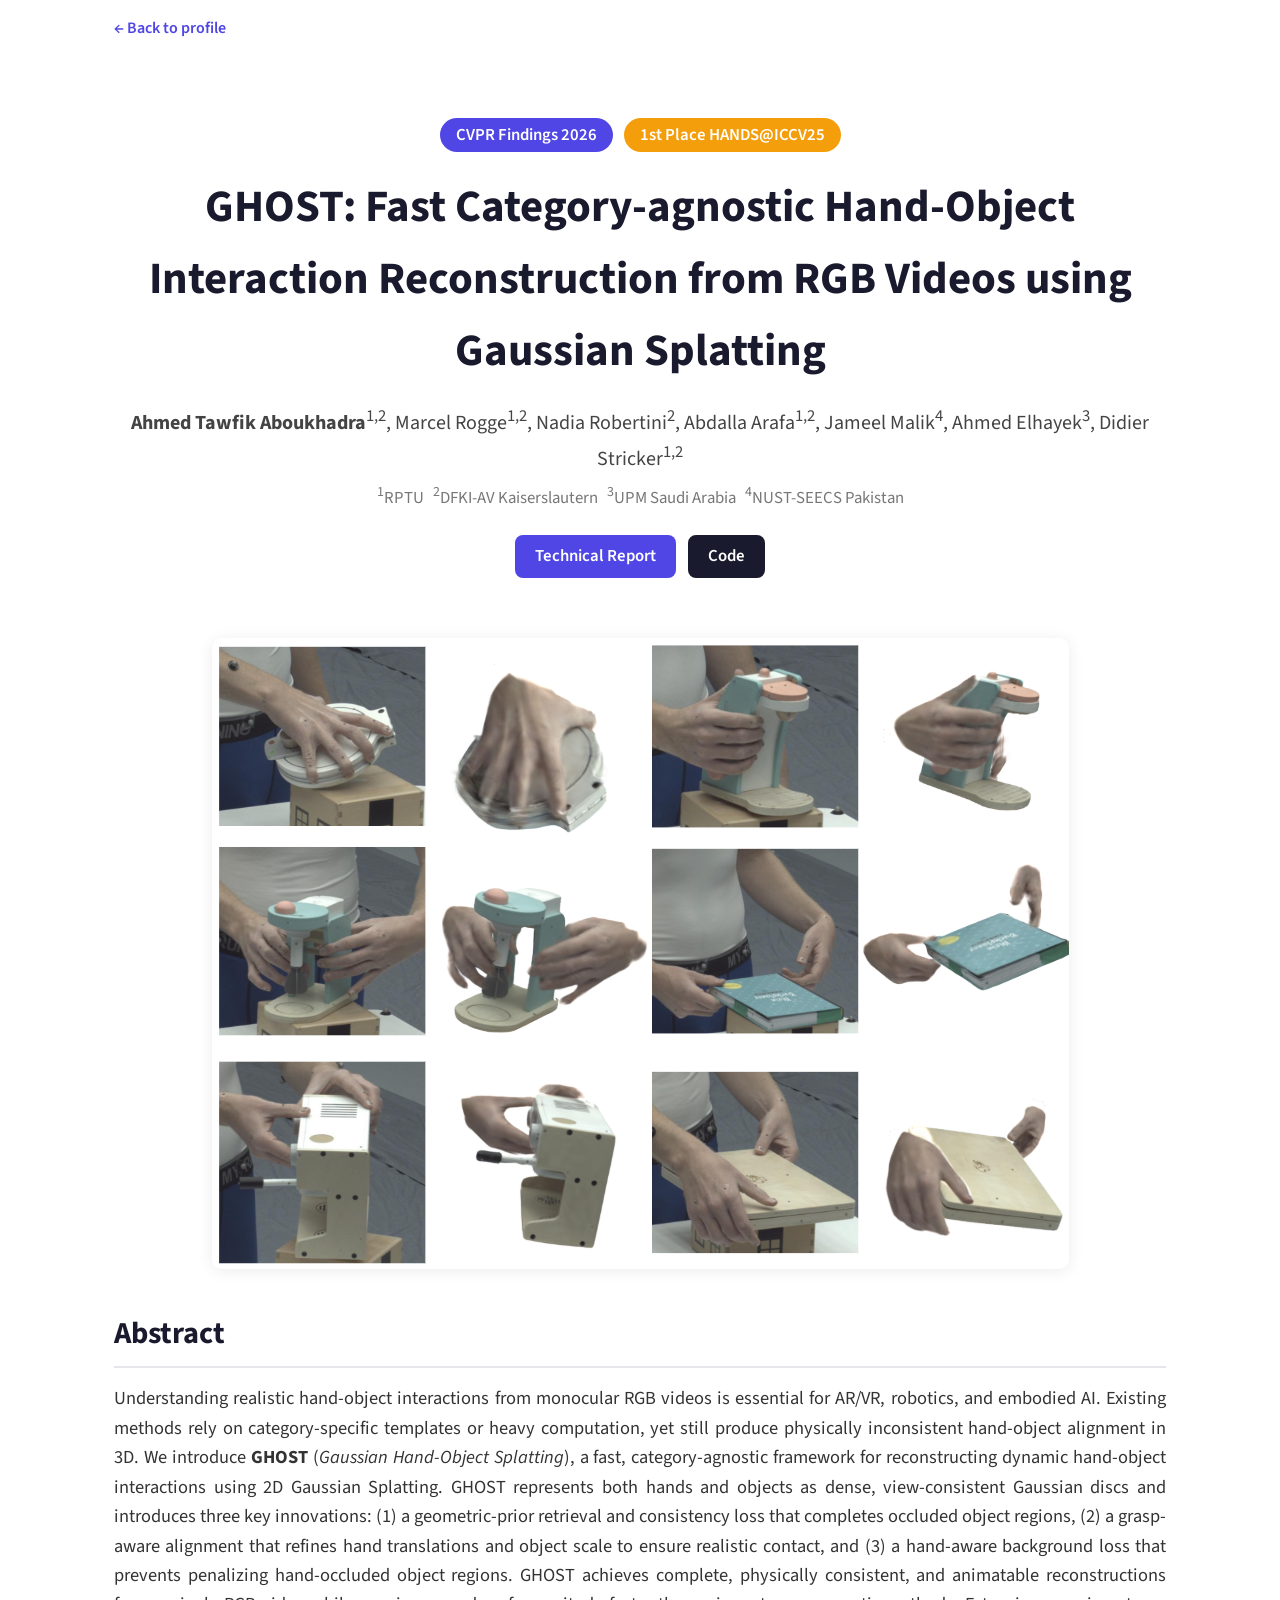
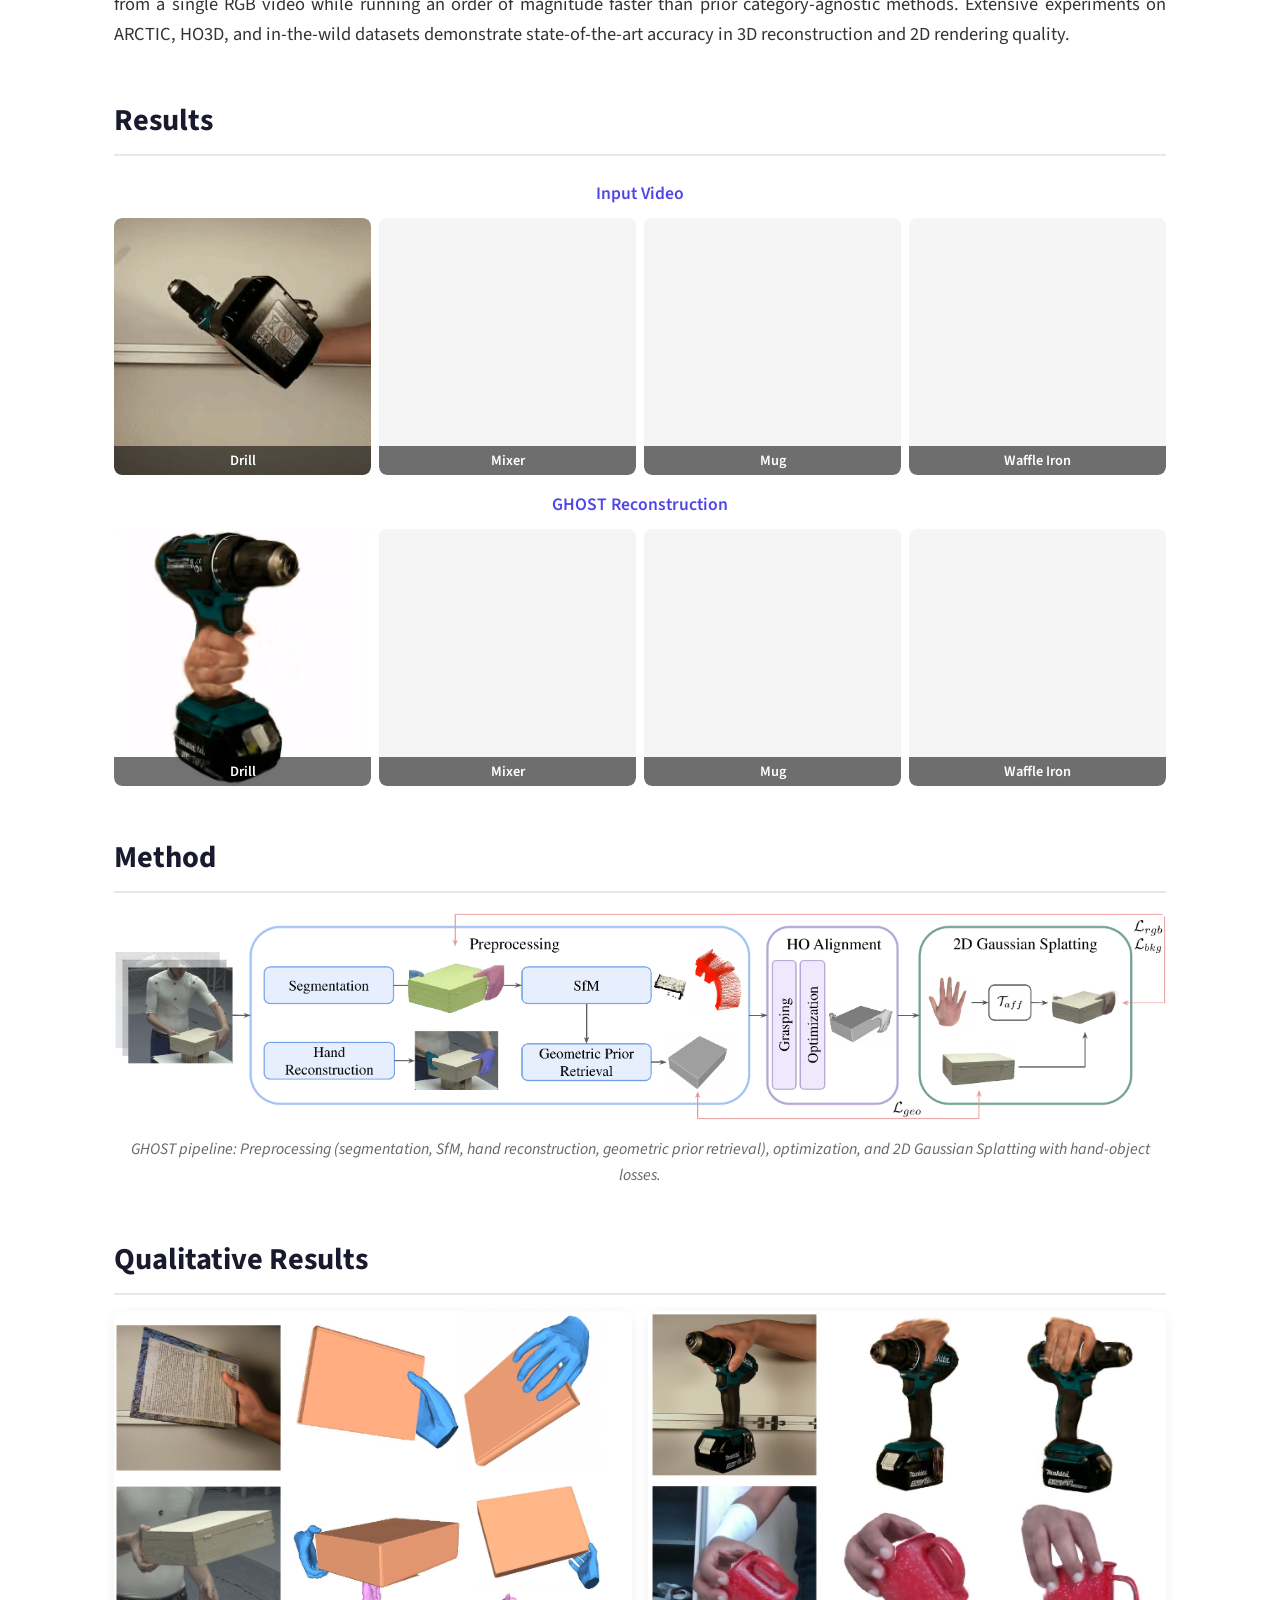
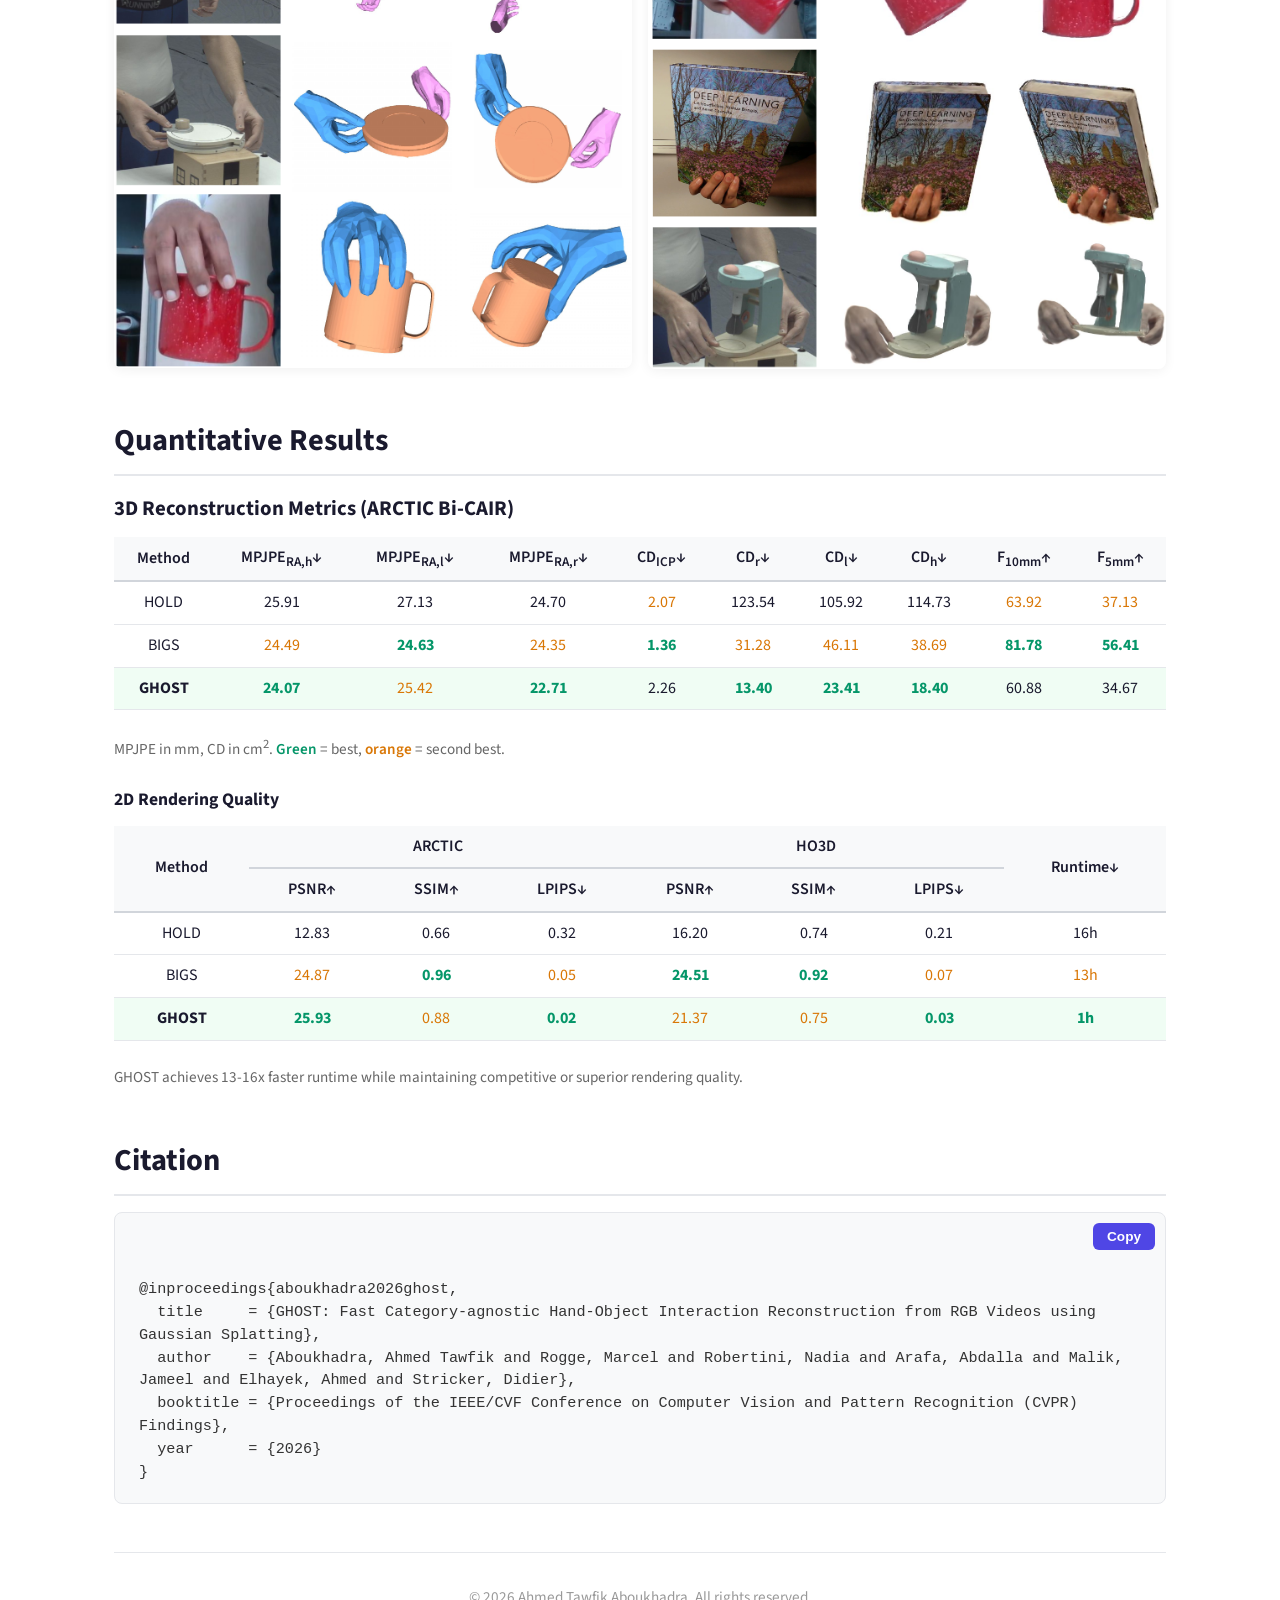
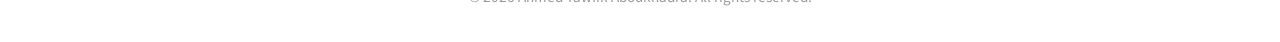
==== ghost/index.html @ 3c59ed27 "adding ghosT" ====
<!DOCTYPE html>
<html lang="en">
<head>
    <meta charset="UTF-8">
    <meta name="viewport" content="width=device-width, initial-scale=1">
    <title>GHOST - Gaussian Hand-Object Splatting</title>
    <meta name="description" content="GHOST: Fast Category-agnostic Hand-Object Interaction Reconstruction from RGB Videos using Gaussian Splatting">
    <link rel="preconnect" href="https://fonts.googleapis.com">
    <link rel="preconnect" href="https://fonts.gstatic.com" crossorigin>
    <link href="https://fonts.googleapis.com/css2?family=Source+Sans+3:wght@400;500;600;700&display=swap" rel="stylesheet">
    <link rel="stylesheet" href="https://cdn.jsdelivr.net/npm/katex@0.16.9/dist/katex.min.css">
    <style>
        * { margin: 0; padding: 0; box-sizing: border-box; }

        body {
            font-family: 'Source Sans 3', sans-serif;
            background: #ffffff;
            color: #1a1a2e;
            line-height: 1.6;
        }

        .container {
            max-width: 1100px;
            margin: 0 auto;
            padding: 0 24px;
        }

        /* Header */
        .page-header {
            text-align: center;
            padding: 60px 0 20px;
        }

        .page-header h1 {
            font-size: 2.8rem;
            font-weight: 700;
            margin-bottom: 16px;
            color: #1a1a2e;
        }

        .venue-badge {
            display: inline-block;
            background: #4f46e5;
            color: #fff;
            padding: 4px 16px;
            border-radius: 20px;
            font-size: 1.05rem;
            font-weight: 600;
            margin-bottom: 8px;
        }

        .award-badge {
            display: inline-block;
            background: #f59e0b;
            color: #fff;
            padding: 4px 16px;
            border-radius: 20px;
            font-size: 1.05rem;
            font-weight: 600;
            margin-bottom: 20px;
            margin-left: 8px;
        }

        .authors {
            font-size: 1.25rem;
            color: #444;
            margin-bottom: 6px;
        }

        .affiliations {
            font-size: 1.05rem;
            color: #777;
            margin-bottom: 24px;
        }

        .paper-links {
            display: flex;
            gap: 12px;
            justify-content: center;
            flex-wrap: wrap;
            margin-bottom: 40px;
        }

        .paper-links a {
            display: inline-flex;
            align-items: center;
            gap: 6px;
            padding: 8px 20px;
            border-radius: 8px;
            font-size: 1.05rem;
            font-weight: 600;
            text-decoration: none;
            transition: transform 0.15s, box-shadow 0.15s;
        }

        .paper-links a:hover {
            transform: translateY(-2px);
            box-shadow: 0 4px 12px rgba(0,0,0,0.15);
        }

        .btn-primary {
            background: #4f46e5;
            color: #fff;
        }

        .btn-outline {
            background: #fff;
            color: #4f46e5;
            border: 2px solid #4f46e5;
        }

        .btn-dark {
            background: #1a1a2e;
            color: #fff;
        }

        /* Sections */
        section {
            margin-bottom: 48px;
        }

        section h2 {
            font-size: 1.9rem;
            font-weight: 700;
            margin-bottom: 16px;
            padding-bottom: 8px;
            border-bottom: 2px solid #e5e7eb;
            color: #1a1a2e;
        }

        /* Abstract */
        .abstract {
            font-size: 1.15rem;
            color: #333;
            text-align: justify;
        }

        /* GIF Grid */
        .gif-grid {
            display: grid;
            grid-template-columns: repeat(4, 1fr);
            gap: 8px;
            margin-top: 12px;
        }

        .gif-grid .row-label {
            grid-column: 1 / -1;
            font-size: 1.1rem;
            font-weight: 600;
            color: #4f46e5;
            padding: 8px 0 2px;
            text-align: center;
        }

        .gif-cell {
            position: relative;
            overflow: hidden;
            border-radius: 8px;
            background: #f5f5f5;
        }

        .gif-cell img {
            width: 100%;
            height: auto;
            display: block;
            border-radius: 8px;
        }

        .gif-cell .label {
            position: absolute;
            bottom: 0;
            left: 0;
            right: 0;
            background: rgba(0,0,0,0.55);
            color: #fff;
            font-size: 0.9rem;
            font-weight: 600;
            text-align: center;
            padding: 3px 0;
            border-radius: 0 0 8px 8px;
        }

        /* Qualitative grid */
        .quali-grid {
            display: grid;
            grid-template-columns: repeat(2, 1fr);
            gap: 16px;
            margin-top: 12px;
        }

        .quali-grid img {
            width: 100%;
            height: auto;
            border-radius: 8px;
            box-shadow: 0 2px 12px rgba(0,0,0,0.06);
        }

        /* Pipeline figure */
        .figure-container {
            text-align: center;
            margin: 20px 0;
        }

        .figure-container img {
            max-width: 100%;
            border-radius: 8px;
        }

        .figure-container .caption {
            font-size: 1rem;
            color: #666;
            margin-top: 8px;
            font-style: italic;
        }

        /* Tables */
        .table-wrapper {
            overflow-x: auto;
            margin: 12px 0 24px;
        }

        table {
            width: 100%;
            border-collapse: collapse;
            font-size: 1rem;
        }

        th, td {
            padding: 8px 12px;
            text-align: center;
            border-bottom: 1px solid #e5e7eb;
        }

        th {
            background: #f8f9fa;
            font-weight: 600;
            color: #1a1a2e;
            border-bottom: 2px solid #d1d5db;
        }

        td.best {
            font-weight: 700;
            color: #059669;
        }

        td.second {
            color: #d97706;
        }

        tr:hover {
            background: #f9fafb;
        }

        /* Teaser */
        .teaser-container {
            text-align: center;
            margin: 0 0 32px;
        }

        .teaser-container img {
            max-width: 100%;
            border-radius: 10px;
            box-shadow: 0 2px 16px rgba(0,0,0,0.08);
        }

        /* Back link */
        .back-link {
            display: inline-flex;
            align-items: center;
            gap: 4px;
            color: #4f46e5;
            text-decoration: none;
            font-weight: 600;
            padding: 16px 0;
        }

        .back-link:hover {
            text-decoration: underline;
        }

        /* Citation */
        .citation-block {
            position: relative;
            background: #f8f9fa;
            border: 1px solid #e5e7eb;
            border-radius: 8px;
            padding: 20px 24px;
            font-family: 'Courier New', Courier, monospace;
            font-size: 0.95rem;
            line-height: 1.5;
            white-space: pre-wrap;
            word-break: break-word;
            color: #333;
            margin-top: 12px;
        }

        .copy-btn {
            position: absolute;
            top: 10px;
            right: 10px;
            background: #4f46e5;
            color: #fff;
            border: none;
            border-radius: 6px;
            padding: 6px 14px;
            font-size: 0.85rem;
            font-weight: 600;
            cursor: pointer;
            transition: background 0.15s;
        }

        .copy-btn:hover {
            background: #4338ca;
        }

        .copy-btn.copied {
            background: #059669;
        }

        /* Footer */
        .page-footer {
            text-align: center;
            padding: 32px 0;
            font-size: 0.95rem;
            color: #999;
            border-top: 1px solid #e5e7eb;
        }

        /* Responsive */
        @media (max-width: 768px) {
            .page-header h1 { font-size: 1.8rem; }
            .gif-grid { grid-template-columns: repeat(2, 1fr); }
            .authors { font-size: 0.95rem; }
        }
    </style>
</head>
<body>
    <div class="container">
        <a href="../" class="back-link">&larr; Back to profile</a>

        <header class="page-header">
            <div>
                <span class="venue-badge">CVPR Findings 2026</span>
                <span class="award-badge">1st Place HANDS@ICCV25</span>
            </div>
            <h1>GHOST: Fast Category-agnostic Hand-Object Interaction Reconstruction from RGB Videos using Gaussian Splatting</h1>
            <p class="authors">
                <strong>Ahmed Tawfik Aboukhadra</strong><sup>1,2</sup>,
                Marcel Rogge<sup>1,2</sup>,
                Nadia Robertini<sup>2</sup>,
                Abdalla Arafa<sup>1,2</sup>,
                Jameel Malik<sup>4</sup>,
                Ahmed Elhayek<sup>3</sup>,
                Didier Stricker<sup>1,2</sup>
            </p>
            <p class="affiliations">
                <sup>1</sup>RPTU &nbsp;
                <sup>2</sup>DFKI-AV Kaiserslautern &nbsp;
                <sup>3</sup>UPM Saudi Arabia &nbsp;
                <sup>4</sup>NUST-SEECS Pakistan
            </p>
            <div class="paper-links">
                <a class="btn-primary" href="https://hands-workshop.org/files/2025/DFKI-AV.pdf">Technical Report</a>
                <a class="btn-dark" href="https://github.com/ATAboukhadra/GHOST">Code</a>
            </div>
        </header>

        <!-- Teaser -->
        <div class="teaser-container">
            <img src="teaser.png" alt="GHOST teaser showing hand-object reconstructions">
        </div>

        <!-- Abstract -->
        <section>
            <h2>Abstract</h2>
            <p class="abstract">
                Understanding realistic hand-object interactions from monocular RGB videos is essential for AR/VR, robotics, and embodied AI.
                Existing methods rely on category-specific templates or heavy computation, yet still produce physically inconsistent hand-object alignment in 3D.
                We introduce <strong>GHOST</strong> (<em>Gaussian Hand-Object Splatting</em>), a fast, category-agnostic framework for reconstructing dynamic hand-object interactions using 2D Gaussian Splatting.
                GHOST represents both hands and objects as dense, view-consistent Gaussian discs and introduces three key innovations:
                (1) a geometric-prior retrieval and consistency loss that completes occluded object regions,
                (2) a grasp-aware alignment that refines hand translations and object scale to ensure realistic contact, and
                (3) a hand-aware background loss that prevents penalizing hand-occluded object regions.
                GHOST achieves complete, physically consistent, and animatable reconstructions from a single RGB video while running an order of magnitude faster than prior category-agnostic methods.
                Extensive experiments on ARCTIC, HO3D, and in-the-wild datasets demonstrate state-of-the-art accuracy in 3D reconstruction and 2D rendering quality.
            </p>
        </section>

        <!-- Results GIFs -->
        <section>
            <h2>Results</h2>
            <div class="gif-grid">
                <div class="row-label">Input Video</div>
                <div class="gif-cell" style="animation-delay: 0s;">
                    <img src="gifs/drill_sq.gif" alt="Drill input video" class="staggered-gif" data-delay="0">
                    <div class="label">Drill</div>
                </div>
                <div class="gif-cell">
                    <img src="gifs/mixer.gif" alt="Mixer input video" class="staggered-gif" data-delay="1500">
                    <div class="label">Mixer</div>
                </div>
                <div class="gif-cell">
                    <img src="gifs/mug_sq.gif" alt="Mug input video" class="staggered-gif" data-delay="3000">
                    <div class="label">Mug</div>
                </div>
                <div class="gif-cell">
                    <img src="gifs/waffleiron.gif" alt="Waffle Iron input video" class="staggered-gif" data-delay="4500">
                    <div class="label">Waffle Iron</div>
                </div>

                <div class="row-label">GHOST Reconstruction</div>
                <div class="gif-cell">
                    <img src="gifs/drill_cropped_padded.gif" alt="Drill GHOST output" class="staggered-gif" data-delay="750">
                    <div class="label">Drill</div>
                </div>
                <div class="gif-cell">
                    <img src="gifs/mixer_cropped_padded.gif" alt="Mixer GHOST output" class="staggered-gif" data-delay="2250">
                    <div class="label">Mixer</div>
                </div>
                <div class="gif-cell">
                    <img src="gifs/mug_cropped_padded.gif" alt="Mug GHOST output" class="staggered-gif" data-delay="3750">
                    <div class="label">Mug</div>
                </div>
                <div class="gif-cell">
                    <img src="gifs/waffleiron_cropped_padded.gif" alt="Waffle Iron GHOST output" class="staggered-gif" data-delay="5250">
                    <div class="label">Waffle Iron</div>
                </div>
            </div>
        </section>

        <!-- Pipeline -->
        <section>
            <h2>Method</h2>
            <div class="figure-container">
                <img src="pipeline.png" alt="GHOST pipeline overview">
                <p class="caption">GHOST pipeline: Preprocessing (segmentation, SfM, hand reconstruction, geometric prior retrieval), optimization, and 2D Gaussian Splatting with hand-object losses.</p>
            </div>
        </section>

        <!-- Qualitative Results -->
        <section>
            <h2>Qualitative Results</h2>
            <div class="quali-grid">
                <img src="quali1.png" alt="Qualitative comparison 1">
                <img src="quali2.png" alt="Qualitative comparison 2">
            </div>
        </section>

        <!-- Quantitative Results -->
        <section>
            <h2>Quantitative Results</h2>

            <h3 style="font-size: 1.3rem; margin: 16px 0 8px;">3D Reconstruction Metrics (ARCTIC Bi-CAIR)</h3>
            <div class="table-wrapper">
                <table>
                    <thead>
                        <tr>
                            <th>Method</th>
                            <th>MPJPE<sub>RA,h</sub>&darr;</th>
                            <th>MPJPE<sub>RA,l</sub>&darr;</th>
                            <th>MPJPE<sub>RA,r</sub>&darr;</th>
                            <th>CD<sub>ICP</sub>&darr;</th>
                            <th>CD<sub>r</sub>&darr;</th>
                            <th>CD<sub>l</sub>&darr;</th>
                            <th>CD<sub>h</sub>&darr;</th>
                            <th>F<sub>10mm</sub>&uarr;</th>
                            <th>F<sub>5mm</sub>&uarr;</th>
                        </tr>
                    </thead>
                    <tbody>
                        <tr>
                            <td>HOLD</td>
                            <td>25.91</td>
                            <td>27.13</td>
                            <td>24.70</td>
                            <td class="second">2.07</td>
                            <td>123.54</td>
                            <td>105.92</td>
                            <td>114.73</td>
                            <td class="second">63.92</td>
                            <td class="second">37.13</td>
                        </tr>
                        <tr>
                            <td>BIGS</td>
                            <td class="second">24.49</td>
                            <td class="best">24.63</td>
                            <td class="second">24.35</td>
                            <td class="best">1.36</td>
                            <td class="second">31.28</td>
                            <td class="second">46.11</td>
                            <td class="second">38.69</td>
                            <td class="best">81.78</td>
                            <td class="best">56.41</td>
                        </tr>
                        <tr style="background: #f0fdf4;">
                            <td><strong>GHOST</strong></td>
                            <td class="best">24.07</td>
                            <td class="second">25.42</td>
                            <td class="best">22.71</td>
                            <td>2.26</td>
                            <td class="best">13.40</td>
                            <td class="best">23.41</td>
                            <td class="best">18.40</td>
                            <td>60.88</td>
                            <td>34.67</td>
                        </tr>
                    </tbody>
                </table>
            </div>
            <p style="font-size: 0.95rem; color: #666;">MPJPE in mm, CD in cm<sup>2</sup>. <span style="color: #059669; font-weight: 600;">Green</span> = best, <span style="color: #d97706; font-weight: 600;">orange</span> = second best.</p>

            <h3 style="font-size: 1.1rem; margin: 24px 0 8px;">2D Rendering Quality</h3>
            <div class="table-wrapper">
                <table>
                    <thead>
                        <tr>
                            <th rowspan="2">Method</th>
                            <th colspan="3">ARCTIC</th>
                            <th colspan="3">HO3D</th>
                            <th rowspan="2">Runtime&darr;</th>
                        </tr>
                        <tr>
                            <th>PSNR&uarr;</th>
                            <th>SSIM&uarr;</th>
                            <th>LPIPS&darr;</th>
                            <th>PSNR&uarr;</th>
                            <th>SSIM&uarr;</th>
                            <th>LPIPS&darr;</th>
                        </tr>
                    </thead>
                    <tbody>
                        <tr>
                            <td>HOLD</td>
                            <td>12.83</td>
                            <td>0.66</td>
                            <td>0.32</td>
                            <td>16.20</td>
                            <td>0.74</td>
                            <td>0.21</td>
                            <td>16h</td>
                        </tr>
                        <tr>
                            <td>BIGS</td>
                            <td class="second">24.87</td>
                            <td class="best">0.96</td>
                            <td class="second">0.05</td>
                            <td class="best">24.51</td>
                            <td class="best">0.92</td>
                            <td class="second">0.07</td>
                            <td class="second">13h</td>
                        </tr>
                        <tr style="background: #f0fdf4;">
                            <td><strong>GHOST</strong></td>
                            <td class="best">25.93</td>
                            <td class="second">0.88</td>
                            <td class="best">0.02</td>
                            <td class="second">21.37</td>
                            <td class="second">0.75</td>
                            <td class="best">0.03</td>
                            <td class="best">1h</td>
                        </tr>
                    </tbody>
                </table>
            </div>
            <p style="font-size: 0.95rem; color: #666;">GHOST achieves 13-16x faster runtime while maintaining competitive or superior rendering quality.</p>
        </section>

        <!-- Citation -->
        <section>
            <h2>Citation</h2>
            <div class="citation-block" id="bibtex">
                <button class="copy-btn" onclick="copyBibtex()">Copy</button>
@inproceedings{aboukhadra2026ghost,
  title     = {GHOST: Fast Category-agnostic Hand-Object Interaction Reconstruction from RGB Videos using Gaussian Splatting},
  author    = {Aboukhadra, Ahmed Tawfik and Rogge, Marcel and Robertini, Nadia and Arafa, Abdalla and Malik, Jameel and Elhayek, Ahmed and Stricker, Didier},
  booktitle = {Proceedings of the IEEE/CVF Conference on Computer Vision and Pattern Recognition (CVPR) Findings},
  year      = {2026}
}</div>
        </section>

        <footer class="page-footer">
            <p>&copy; 2026 Ahmed Tawfik Aboukhadra. All rights reserved.</p>
        </footer>
    </div>

    <script>
        function copyBibtex() {
            const bibtex = document.getElementById('bibtex').textContent.replace('Copy', '').trim();
            navigator.clipboard.writeText(bibtex).then(() => {
                const btn = document.querySelector('.copy-btn');
                btn.textContent = 'Copied!';
                btn.classList.add('copied');
                setTimeout(() => {
                    btn.textContent = 'Copy';
                    btn.classList.remove('copied');
                }, 2000);
            });
        }

        // Staggered GIF loading: each GIF starts playing with a delay
        // We achieve this by initially hiding images and loading them with delay
        document.addEventListener('DOMContentLoaded', () => {
            const gifs = document.querySelectorAll('.staggered-gif');

            gifs.forEach(gif => {
                const delay = parseInt(gif.dataset.delay) || 0;
                const src = gif.getAttribute('src');

                // Hide initially
                gif.style.opacity = '0';
                gif.style.transition = 'opacity 0.5s ease';

                // Remove src to prevent immediate loading
                gif.removeAttribute('src');

                setTimeout(() => {
                    gif.setAttribute('src', src);
                    gif.onload = () => {
                        gif.style.opacity = '1';
                    };
                }, delay);
            });
        });
    </script>
</body>
</html>
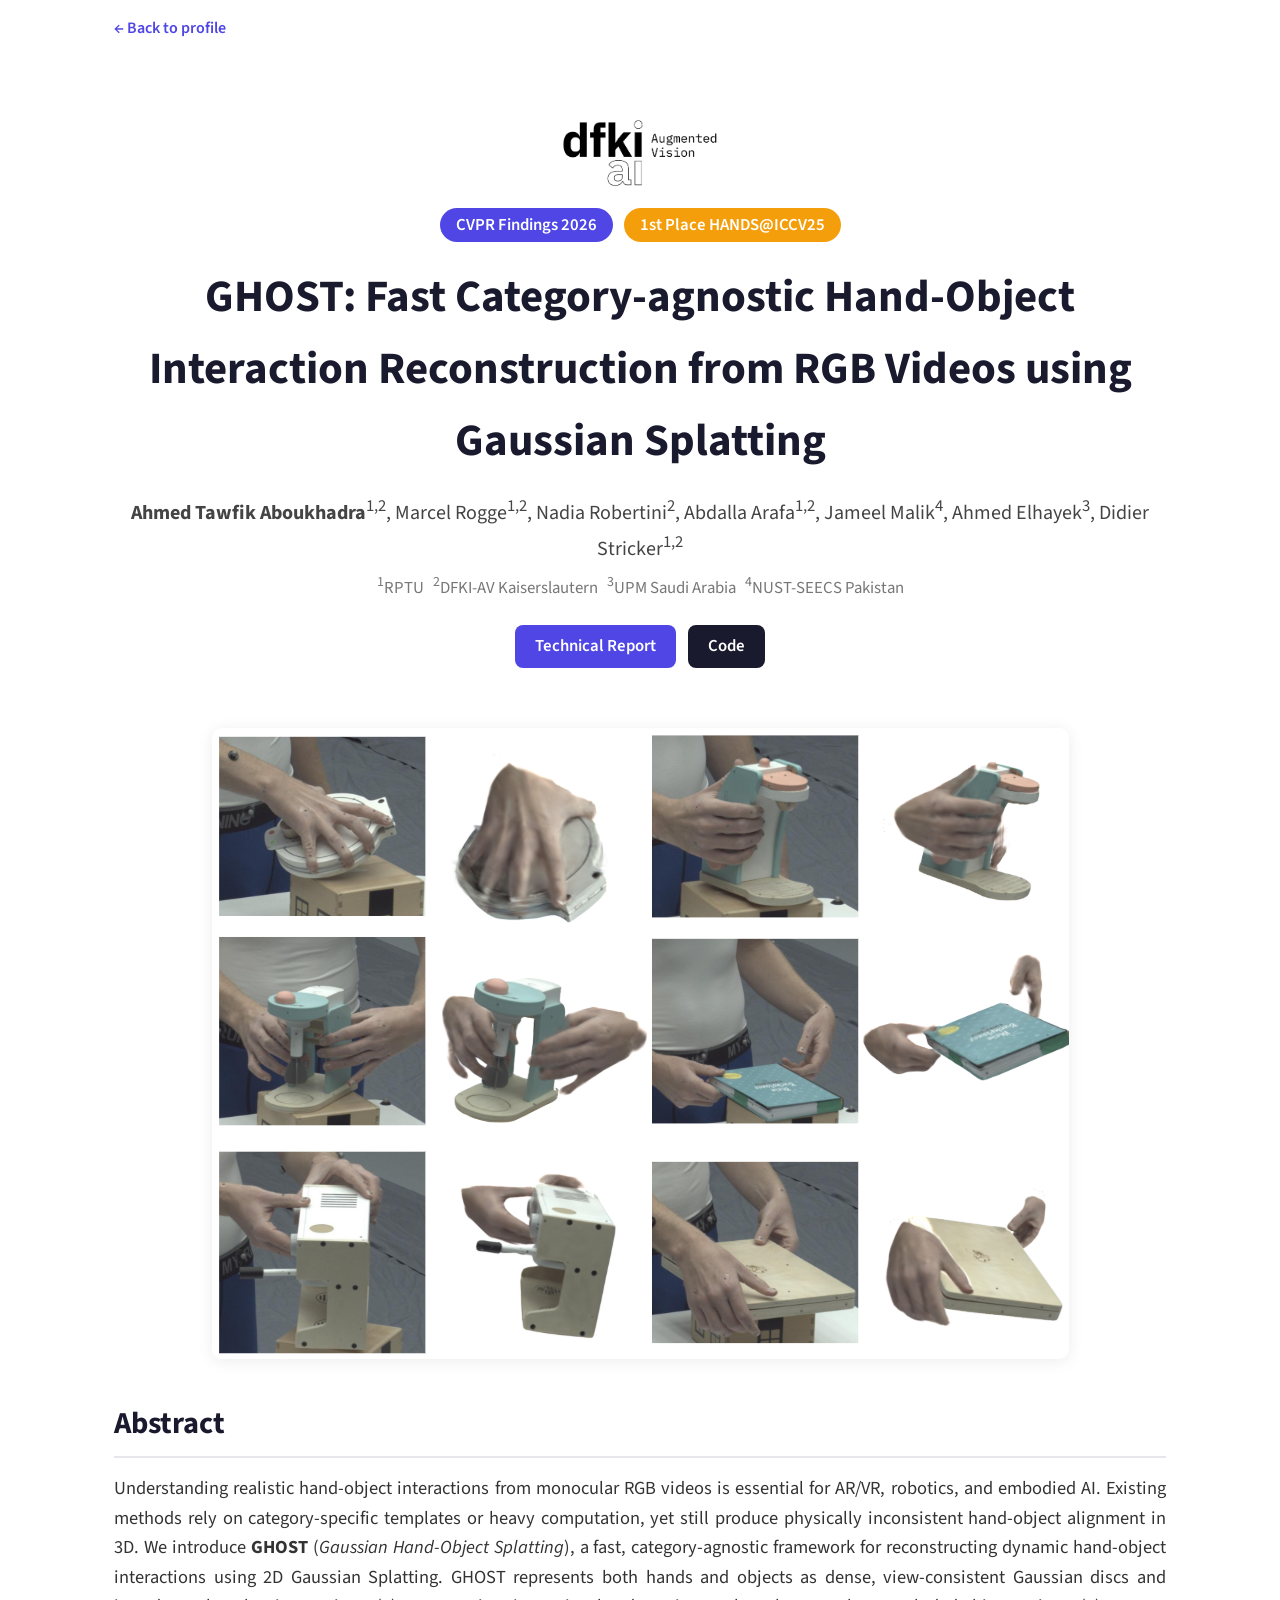
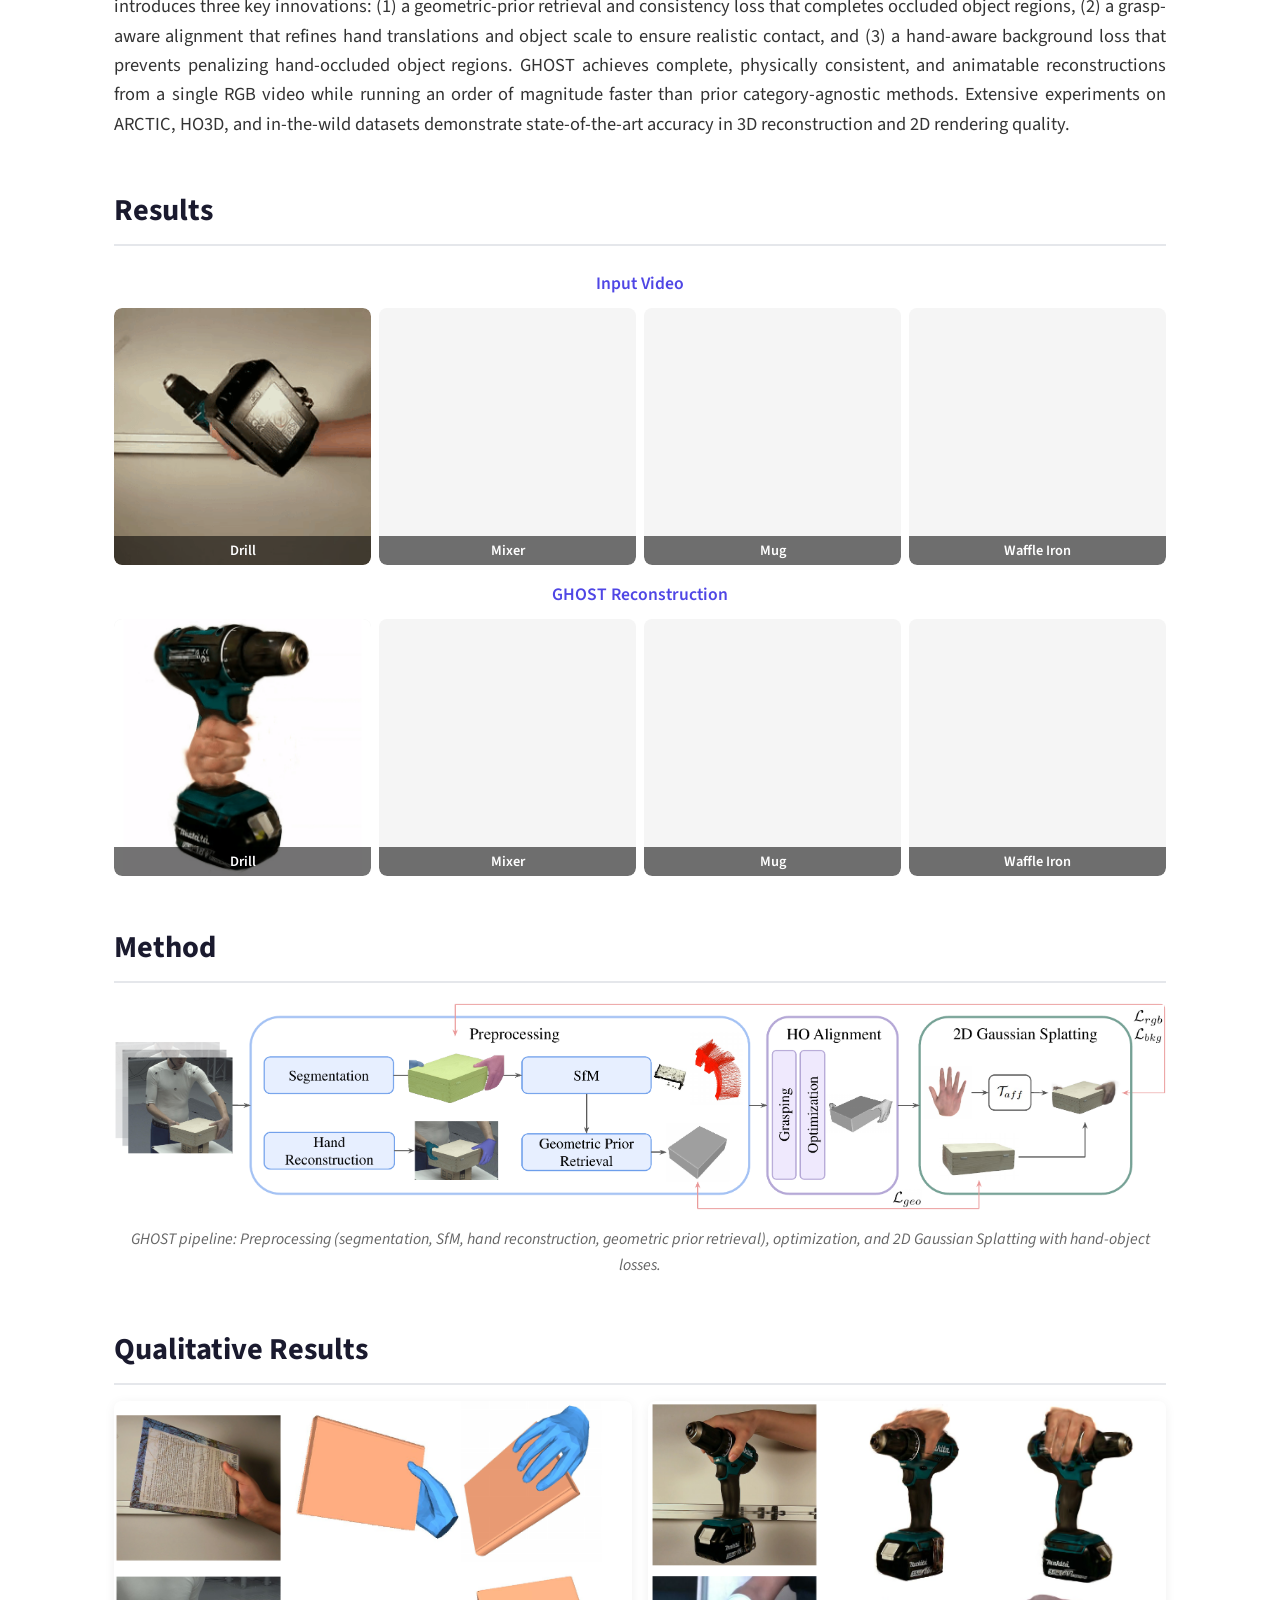
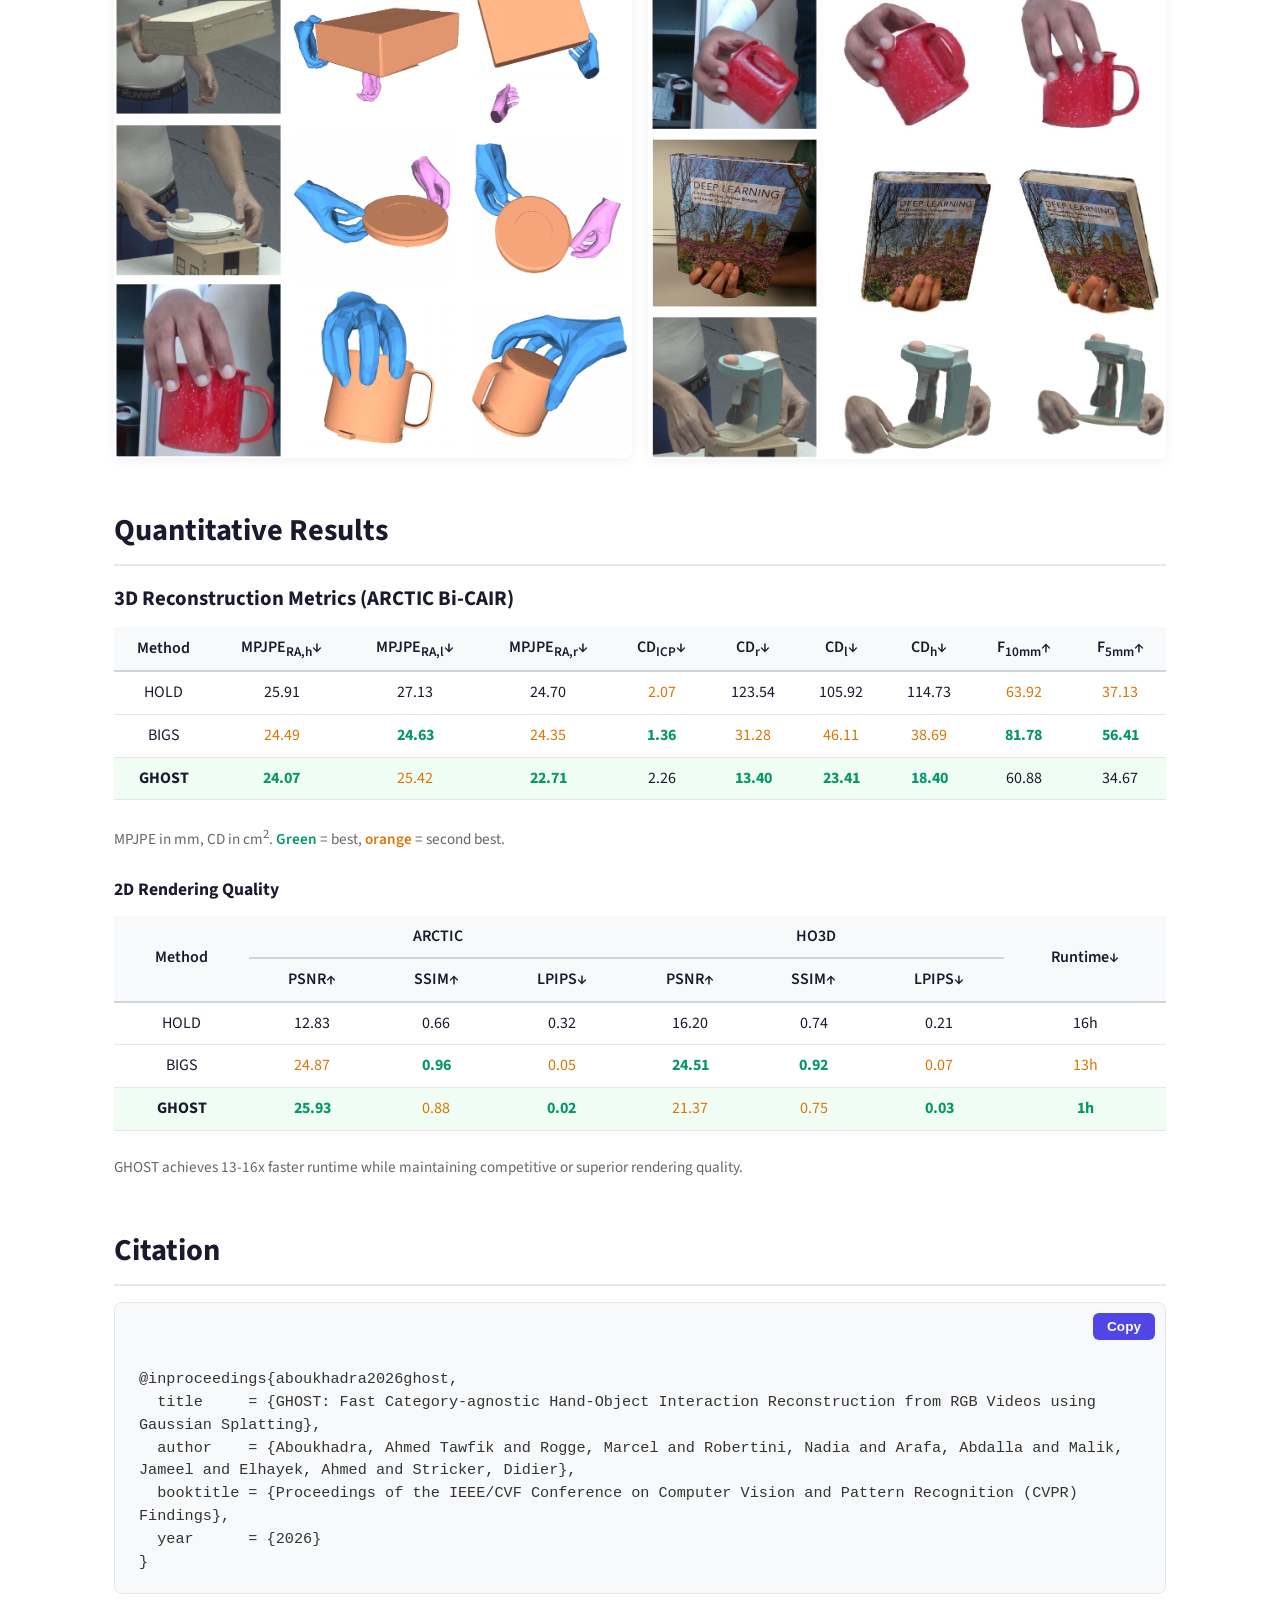
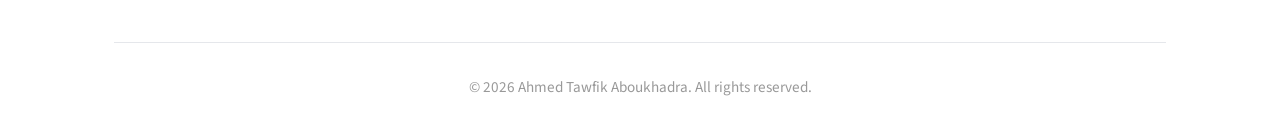
==== commit 6e399bd4: "updating descriptions" ====
--- a/ghost/index.html
+++ b/ghost/index.html
@@ -317,6 +317,14 @@
             background: #059669;
         }
 
+        /* Logo */
+        .institution-logo {
+            display: block;
+            margin: 0 auto 20px;
+            max-height: 70px;
+            width: auto;
+        }
+
         /* Footer */
         .page-footer {
             text-align: center;
@@ -339,6 +347,7 @@
         <a href="../" class="back-link">&larr; Back to profile</a>
 
         <header class="page-header">
+            <img src="logo_dfki_av.png" alt="DFKI Augmented Vision" class="institution-logo">
             <div>
                 <span class="venue-badge">CVPR Findings 2026</span>
                 <span class="award-badge">1st Place HANDS@ICCV25</span>
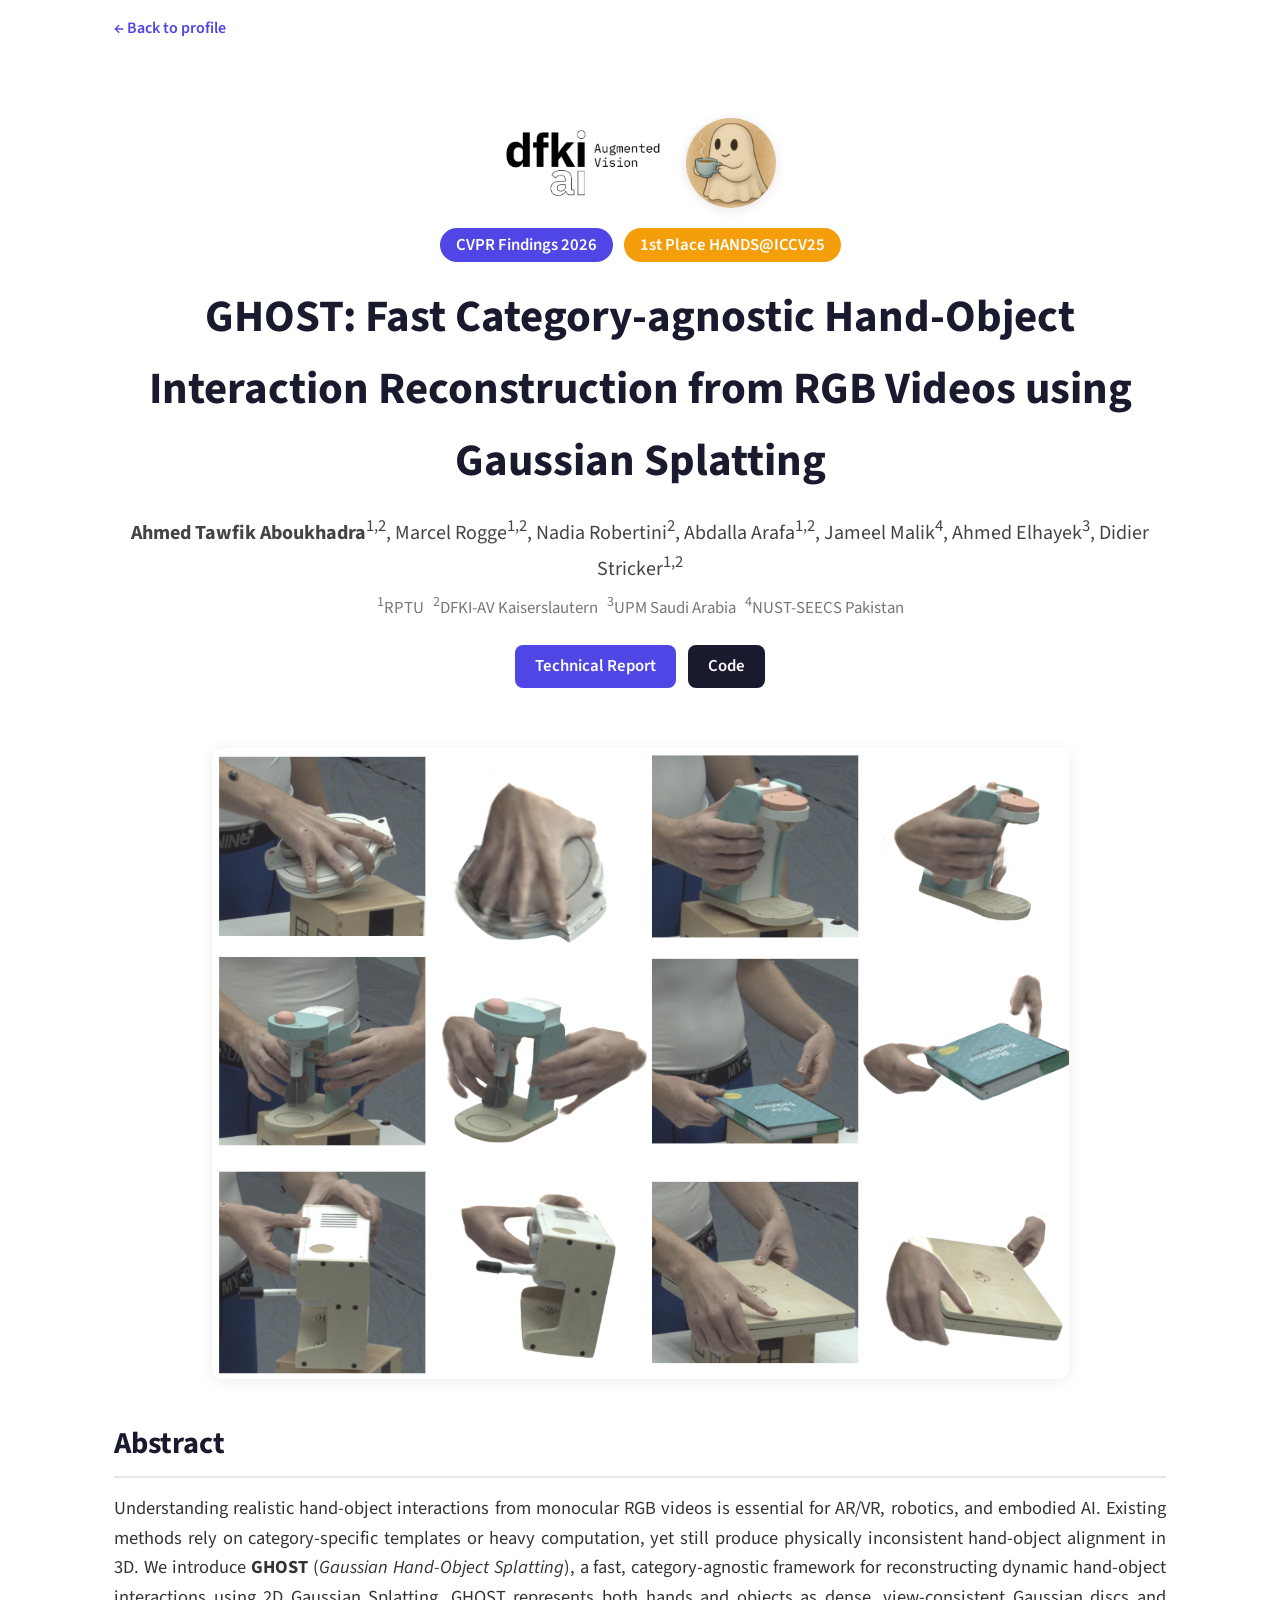
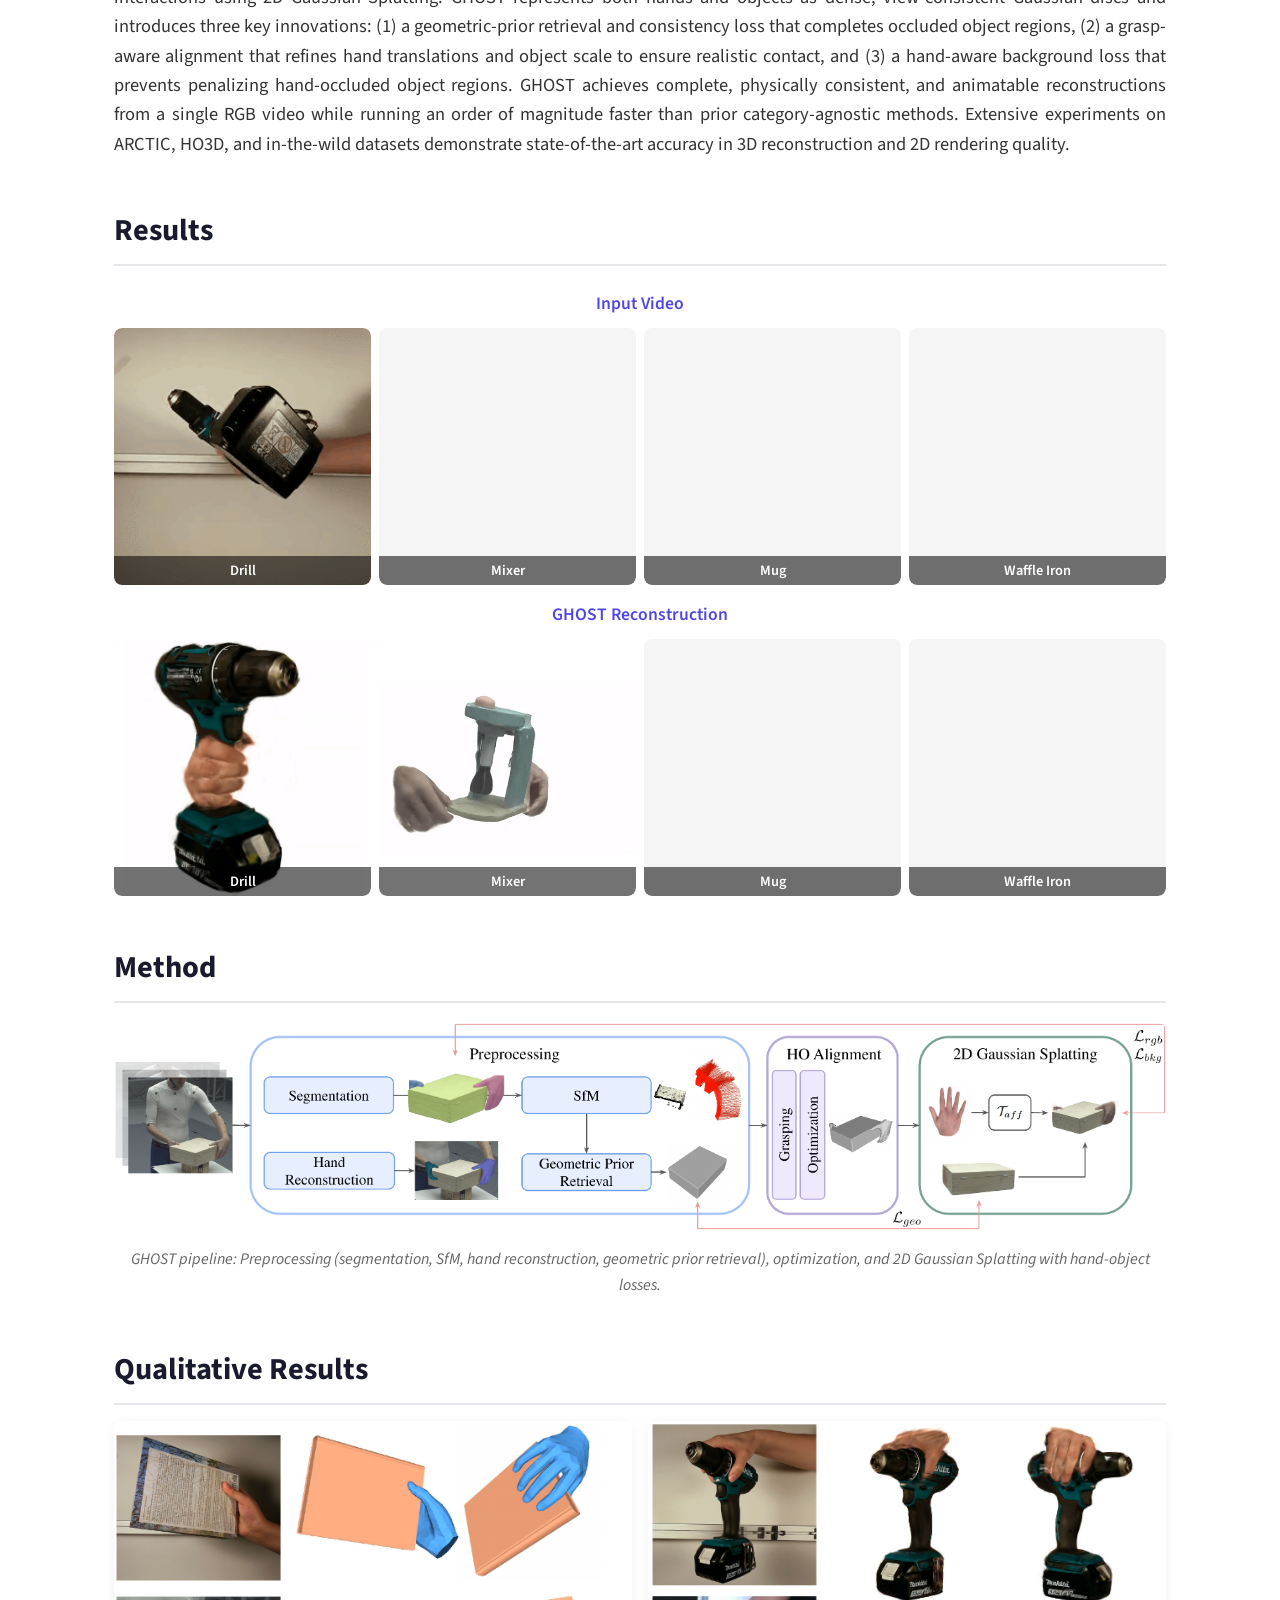
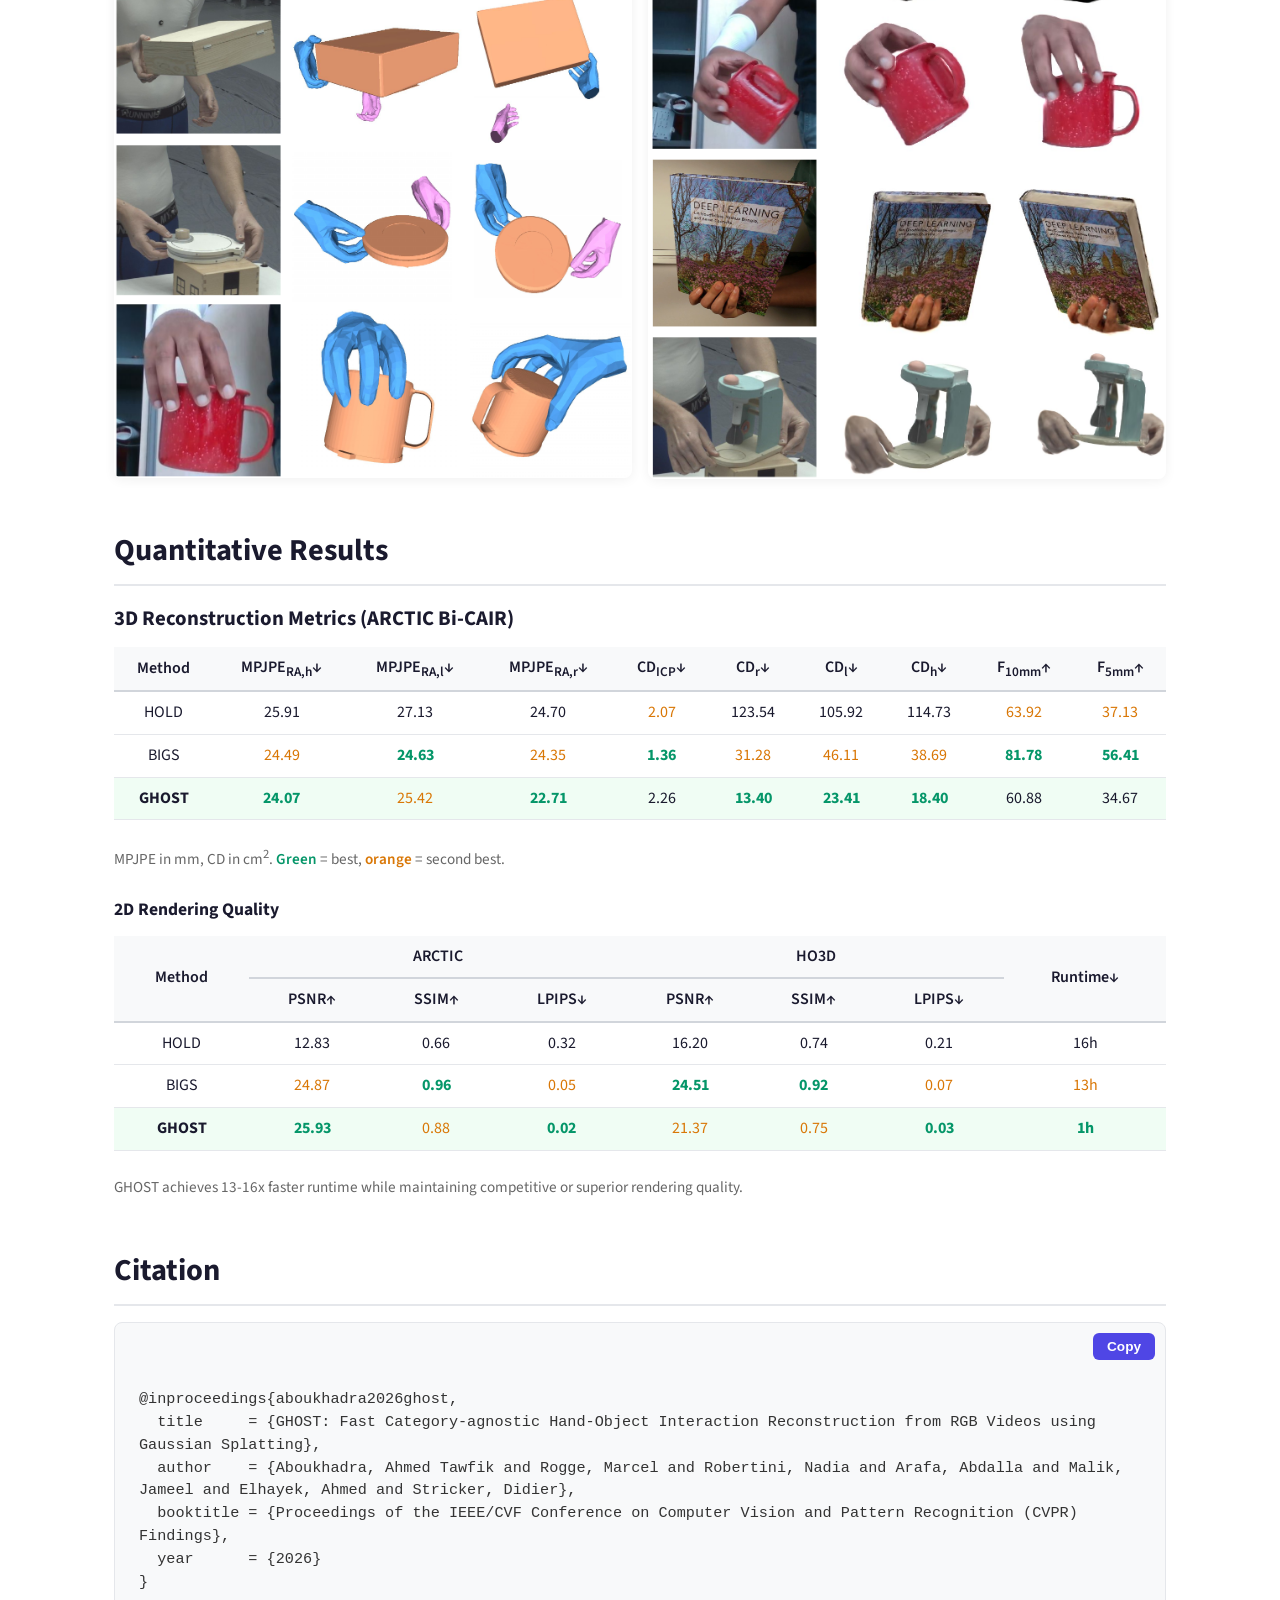
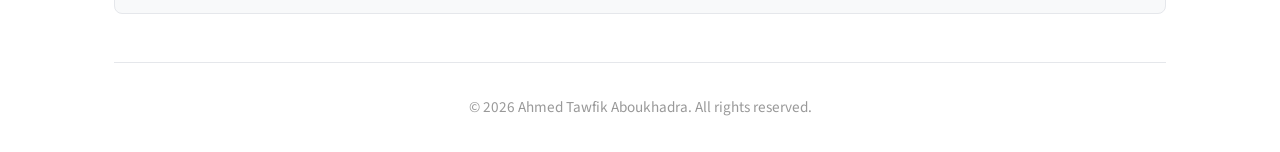
==== commit 7c86b43b: "ghost logo" ====
--- a/ghost/index.html
+++ b/ghost/index.html
@@ -5,6 +5,7 @@
     <meta name="viewport" content="width=device-width, initial-scale=1">
     <title>GHOST - Gaussian Hand-Object Splatting</title>
     <meta name="description" content="GHOST: Fast Category-agnostic Hand-Object Interaction Reconstruction from RGB Videos using Gaussian Splatting">
+    <link rel="icon" type="image/png" href="favicon.png">
     <link rel="preconnect" href="https://fonts.googleapis.com">
     <link rel="preconnect" href="https://fonts.gstatic.com" crossorigin>
     <link href="https://fonts.googleapis.com/css2?family=Source+Sans+3:wght@400;500;600;700&display=swap" rel="stylesheet">
@@ -317,12 +318,26 @@
             background: #059669;
         }
 
-        /* Logo */
+        /* Logos */
+        .logos-row {
+            display: flex;
+            align-items: center;
+            justify-content: center;
+            gap: 24px;
+            margin-bottom: 20px;
+        }
+
         .institution-logo {
-            display: block;
-            margin: 0 auto 20px;
             max-height: 70px;
             width: auto;
+        }
+
+        .ghost-logo {
+            width: 90px;
+            height: 90px;
+            border-radius: 50%;
+            object-fit: cover;
+            box-shadow: 0 2px 12px rgba(0,0,0,0.1);
         }
 
         /* Footer */
@@ -347,7 +362,10 @@
         <a href="../" class="back-link">&larr; Back to profile</a>
 
         <header class="page-header">
-            <img src="logo_dfki_av.png" alt="DFKI Augmented Vision" class="institution-logo">
+            <div class="logos-row">
+                <img src="logo_dfki_av.png" alt="DFKI Augmented Vision" class="institution-logo">
+                <img src="logo.png" alt="GHOST" class="ghost-logo">
+            </div>
             <div>
                 <span class="venue-badge">CVPR Findings 2026</span>
                 <span class="award-badge">1st Place HANDS@ICCV25</span>
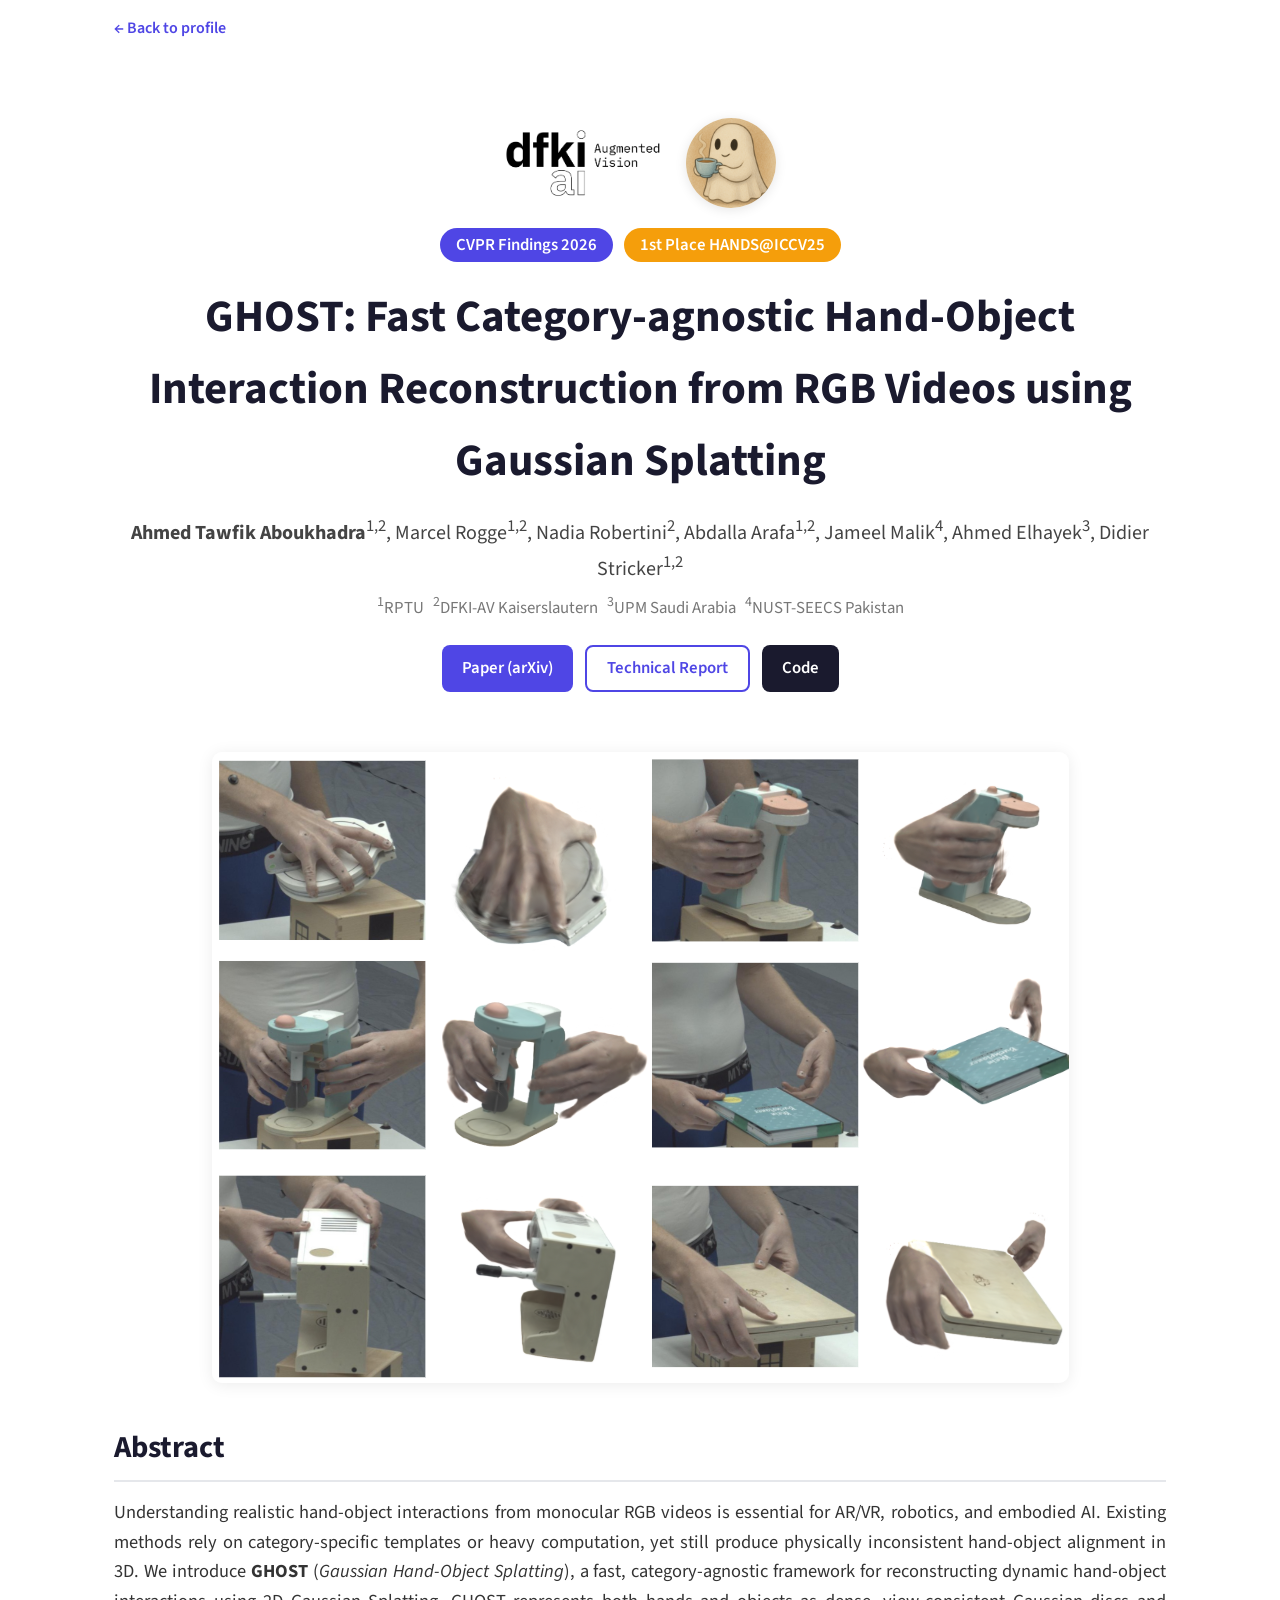
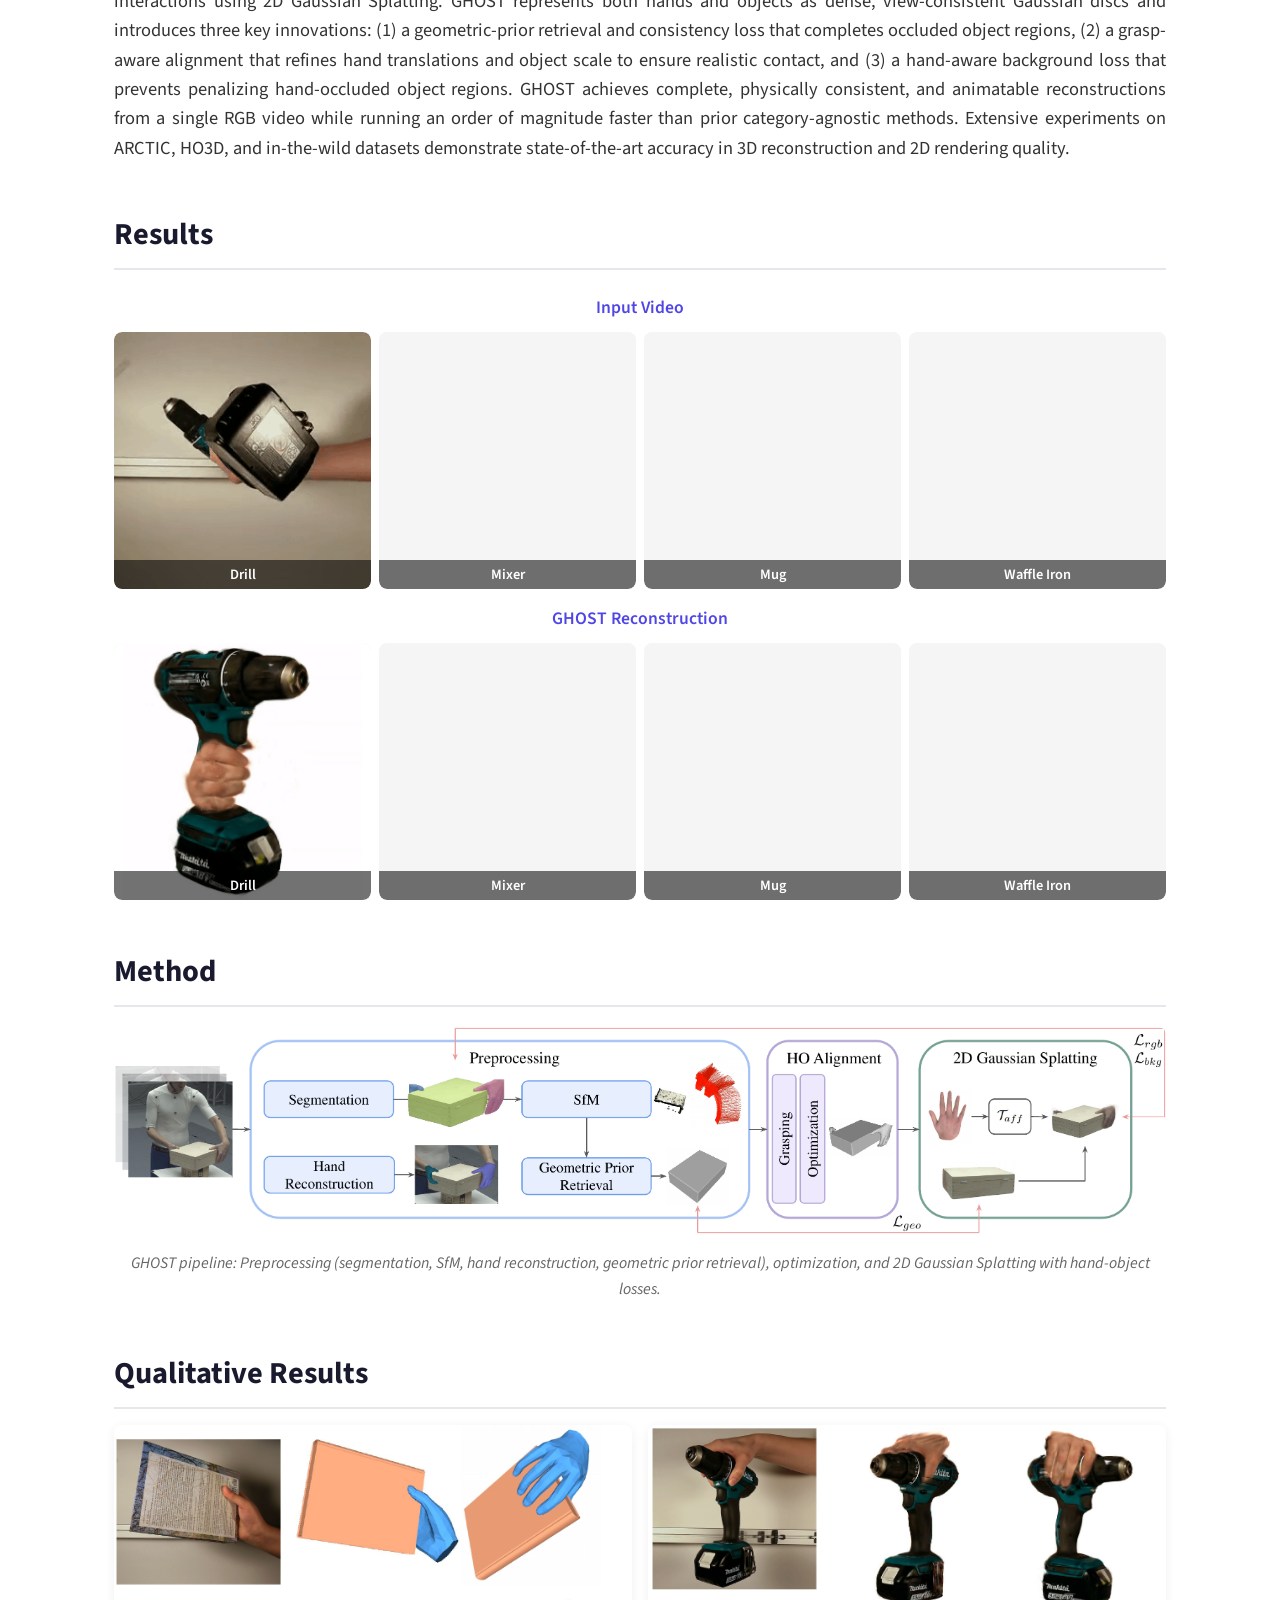
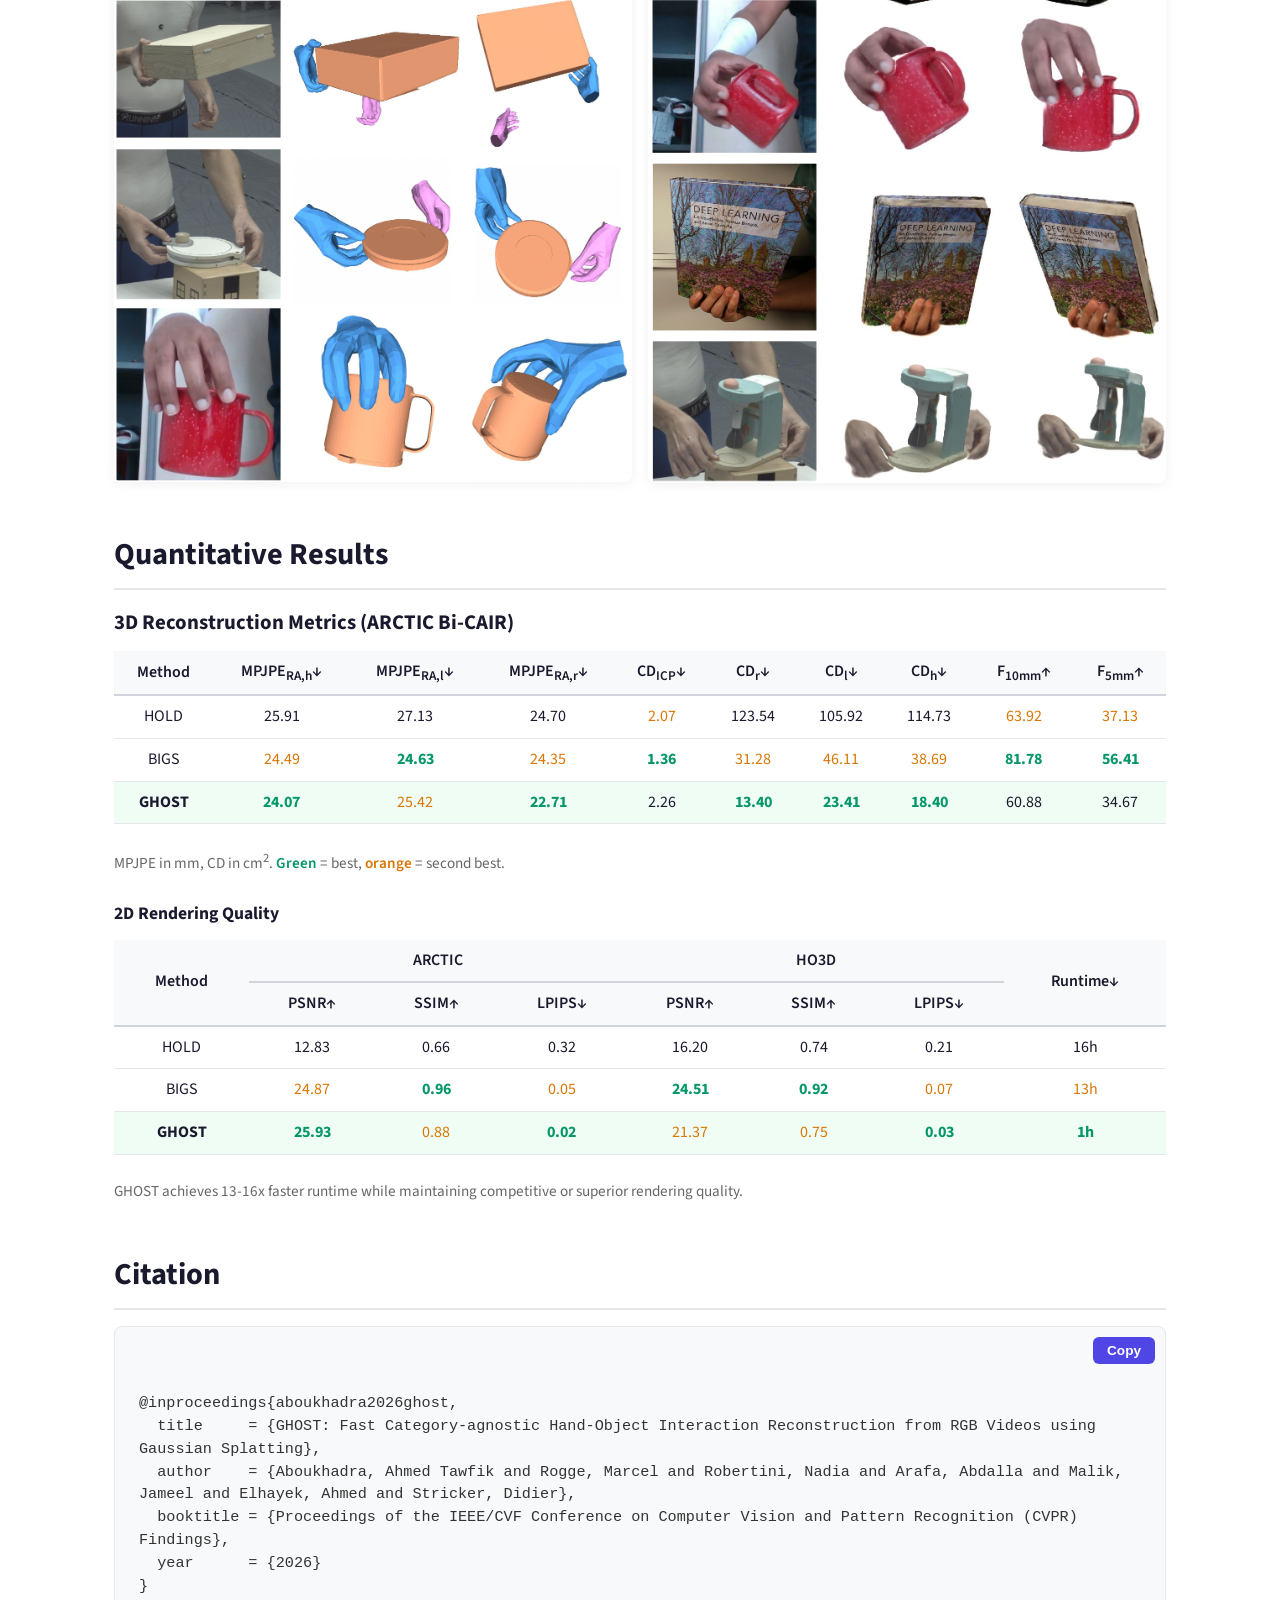
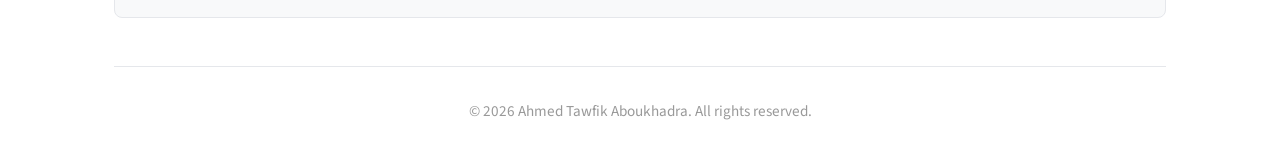
==== commit f5e0294c: "adding links" ====
--- a/ghost/index.html
+++ b/ghost/index.html
@@ -387,7 +387,8 @@
                 <sup>4</sup>NUST-SEECS Pakistan
             </p>
             <div class="paper-links">
-                <a class="btn-primary" href="https://hands-workshop.org/files/2025/DFKI-AV.pdf">Technical Report</a>
+                <a class="btn-primary" href="https://arxiv.org/abs/2603.18912">Paper (arXiv)</a>
+                <a class="btn-outline" href="https://hands-workshop.org/files/2025/DFKI-AV.pdf">Technical Report</a>
                 <a class="btn-dark" href="https://github.com/ATAboukhadra/GHOST">Code</a>
             </div>
         </header>
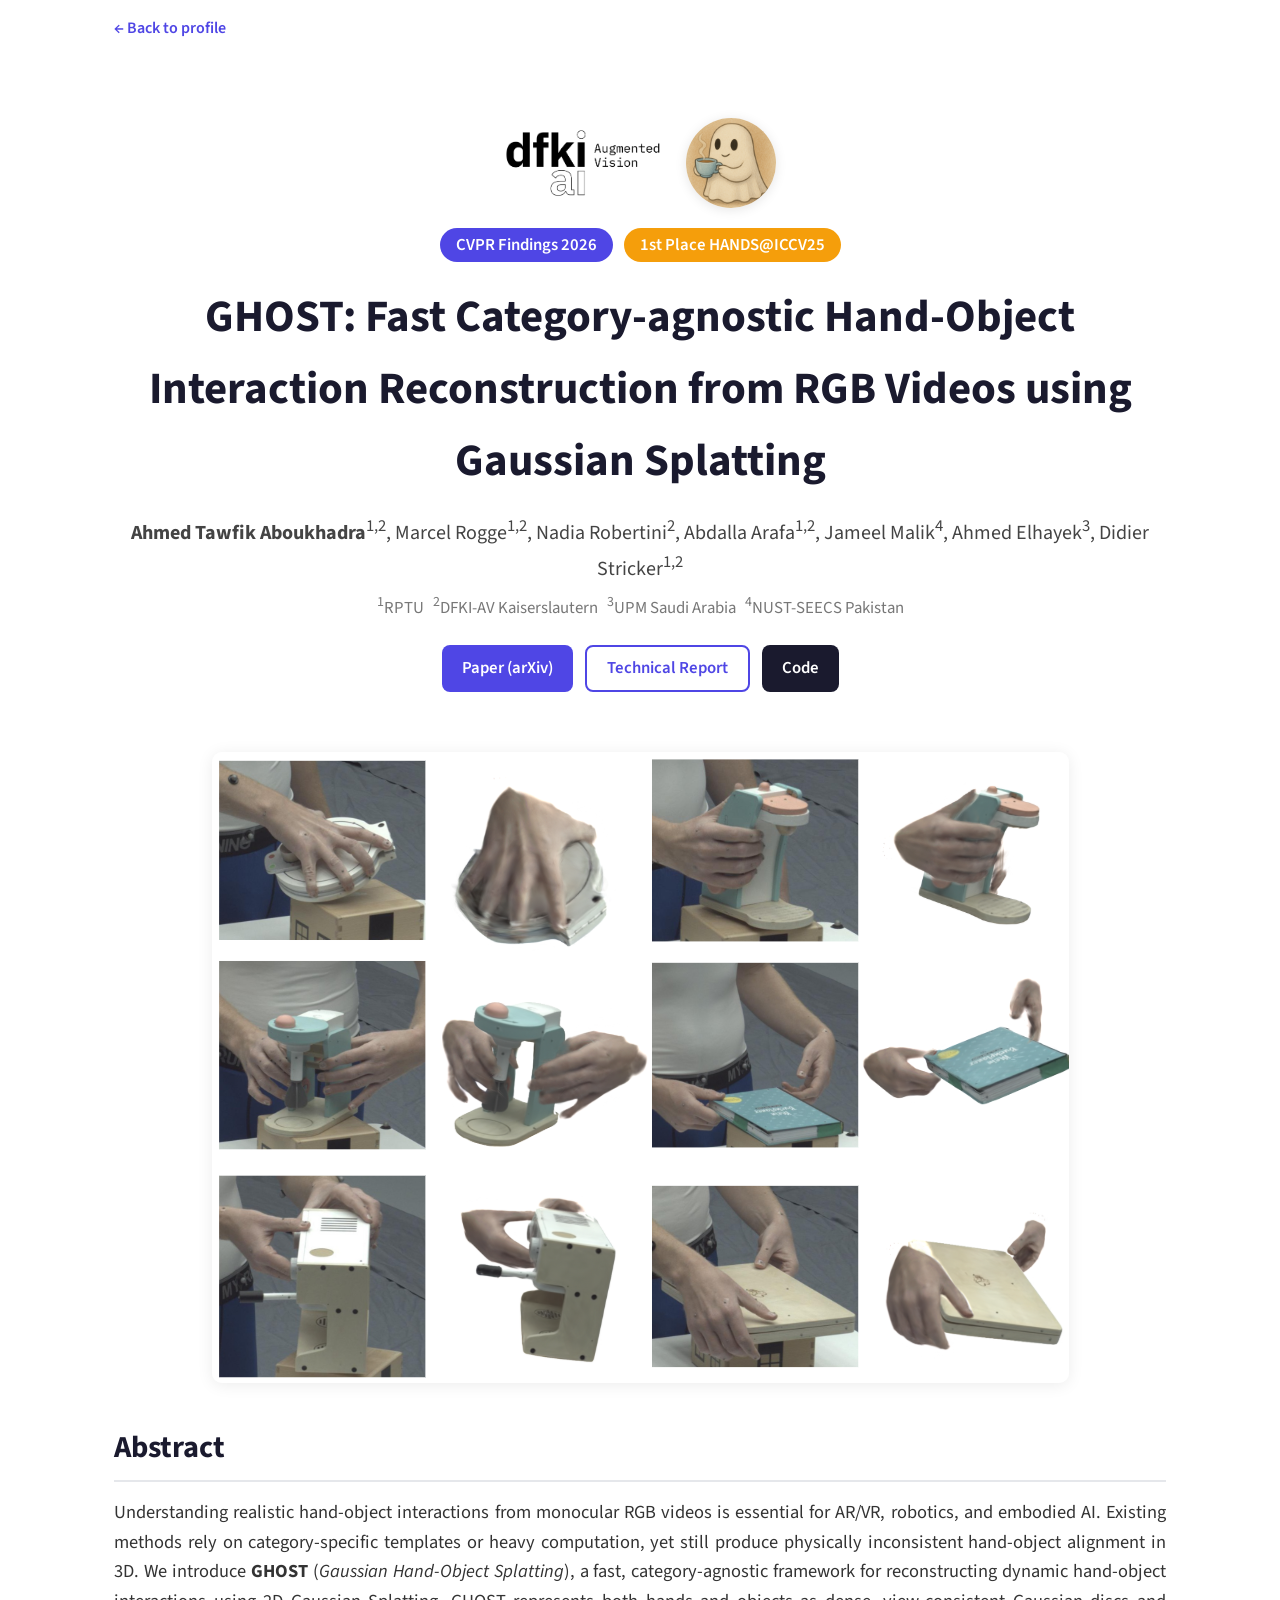
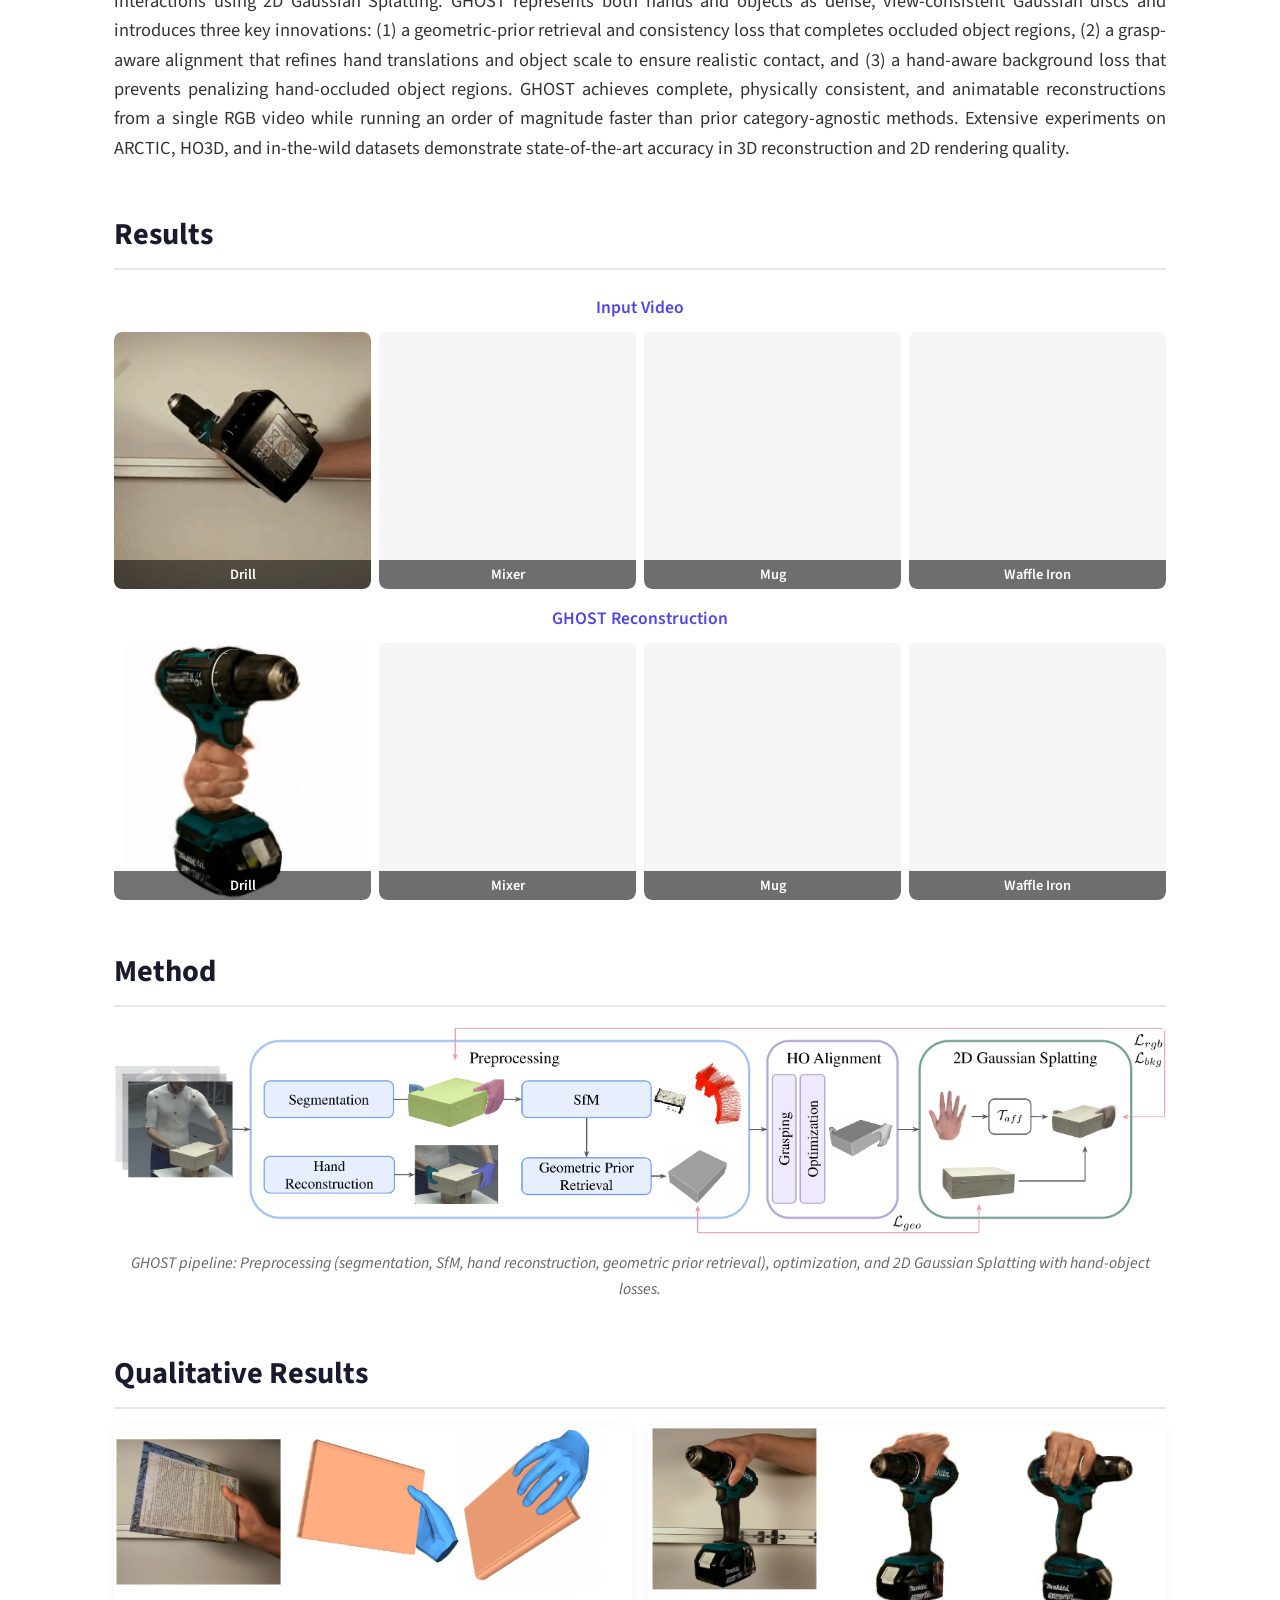
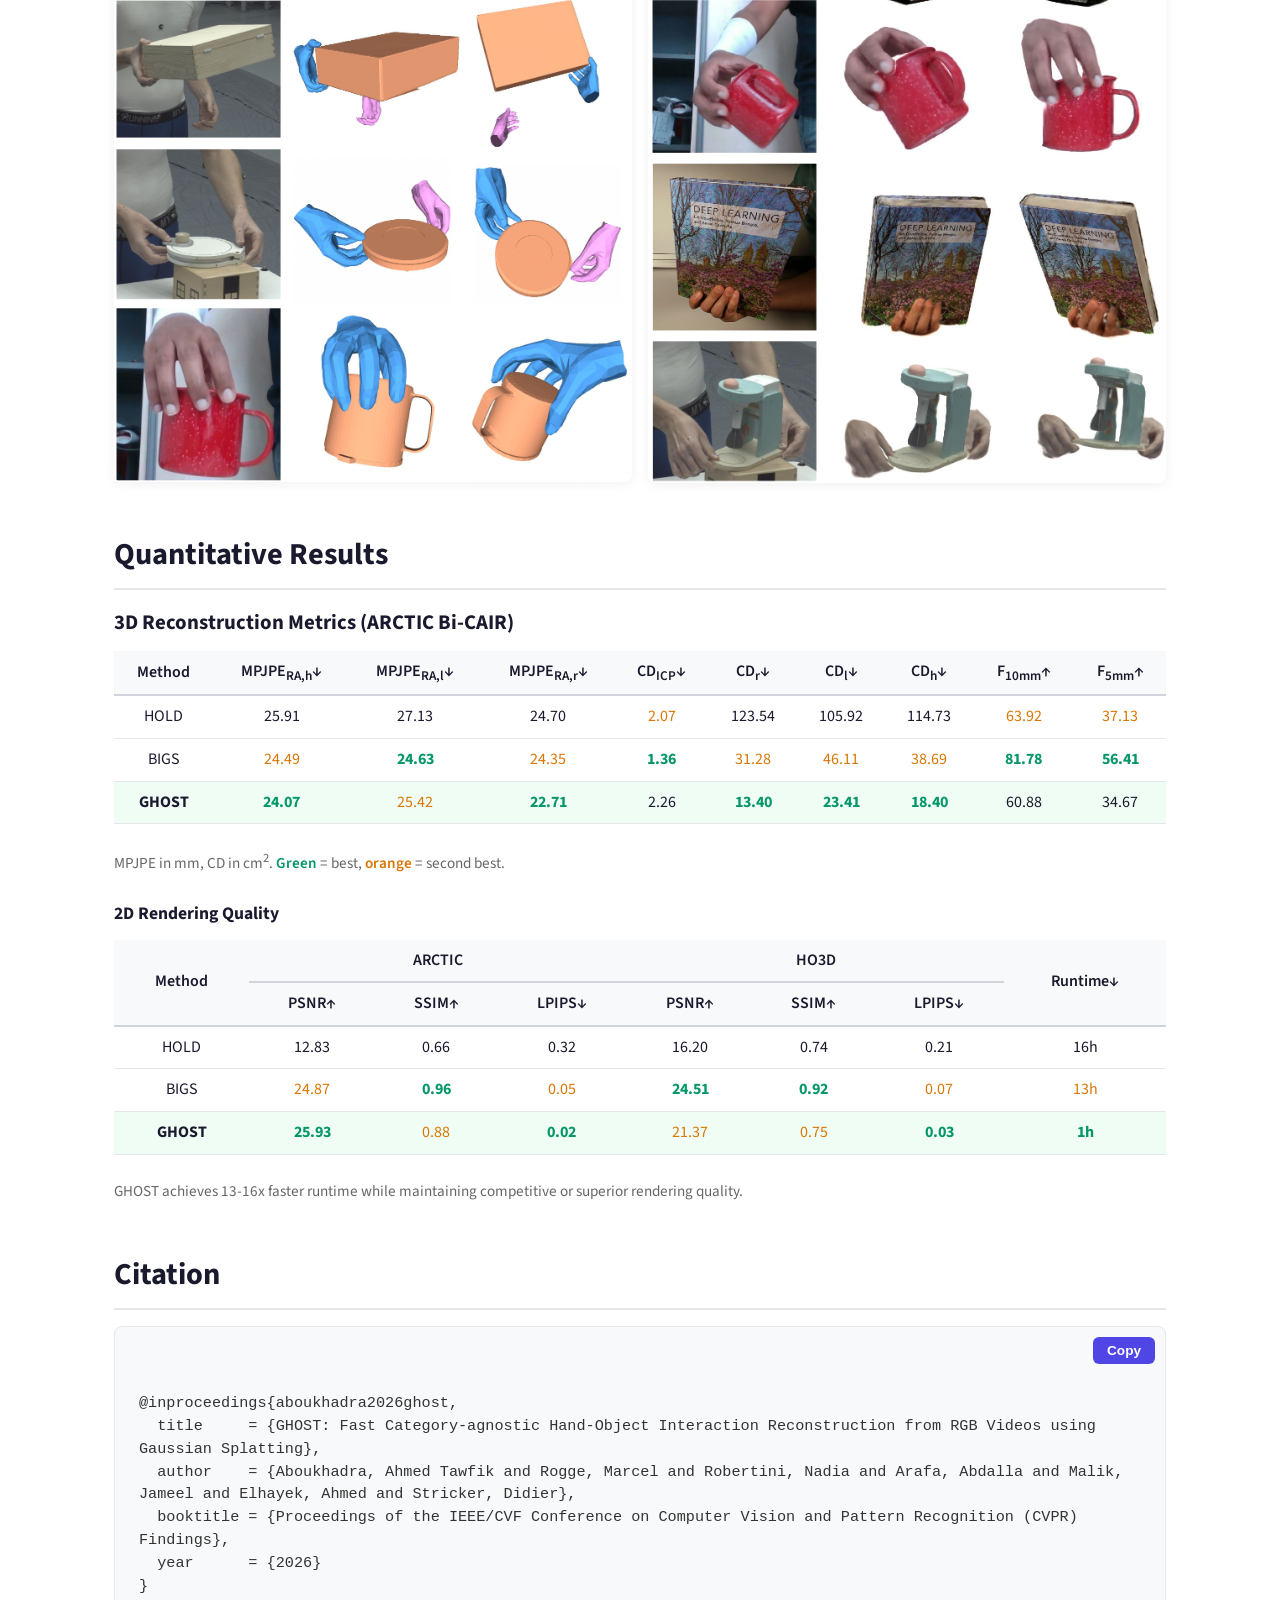
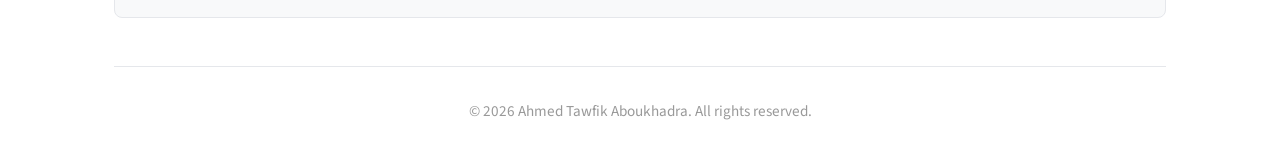
==== commit 8e4ecfe1: "indexing" ====
--- a/ghost/index.html
+++ b/ghost/index.html
@@ -3,8 +3,23 @@
 <head>
     <meta charset="UTF-8">
     <meta name="viewport" content="width=device-width, initial-scale=1">
+    <meta name="robots" content="index, follow">
     <title>GHOST - Gaussian Hand-Object Splatting</title>
     <meta name="description" content="GHOST: Fast Category-agnostic Hand-Object Interaction Reconstruction from RGB Videos using Gaussian Splatting">
+    <meta name="keywords" content="GHOST, Gaussian Splatting, Hand-Object Interaction, 3D Reconstruction, RGB Video, Computer Vision">
+    <link rel="canonical" href="https://ataboukhadra.github.io/ghost/">
+
+    <meta property="og:type" content="website">
+    <meta property="og:url" content="https://ataboukhadra.github.io/ghost/">
+    <meta property="og:title" content="GHOST - Gaussian Hand-Object Splatting">
+    <meta property="og:description" content="GHOST: Fast Category-agnostic Hand-Object Interaction Reconstruction from RGB Videos using Gaussian Splatting.">
+    <meta property="og:image" content="https://ataboukhadra.github.io/ghost/teaser.png">
+
+    <meta name="twitter:card" content="summary_large_image">
+    <meta name="twitter:url" content="https://ataboukhadra.github.io/ghost/">
+    <meta name="twitter:title" content="GHOST - Gaussian Hand-Object Splatting">
+    <meta name="twitter:description" content="GHOST: Fast Category-agnostic Hand-Object Interaction Reconstruction from RGB Videos using Gaussian Splatting.">
+    <meta name="twitter:image" content="https://ataboukhadra.github.io/ghost/teaser.png">
     <link rel="icon" type="image/png" href="favicon.png">
     <link rel="preconnect" href="https://fonts.googleapis.com">
     <link rel="preconnect" href="https://fonts.gstatic.com" crossorigin>
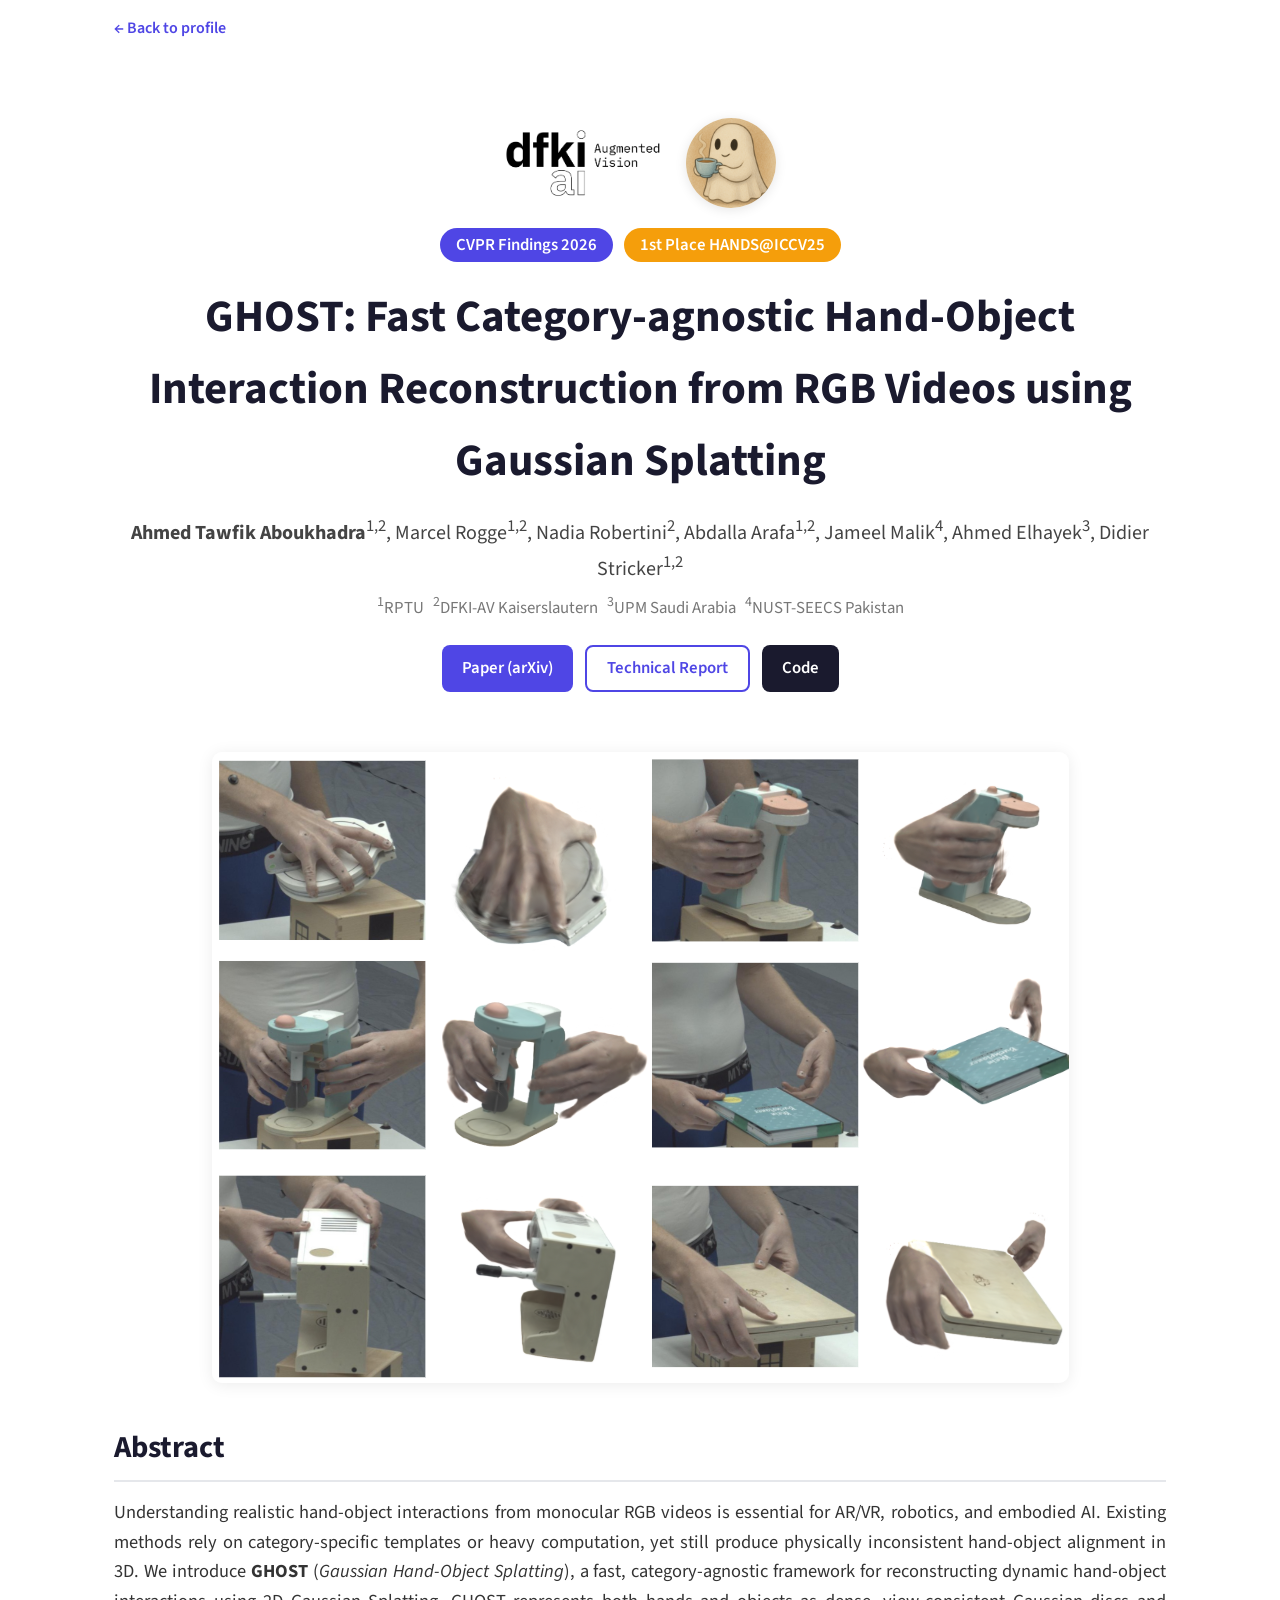
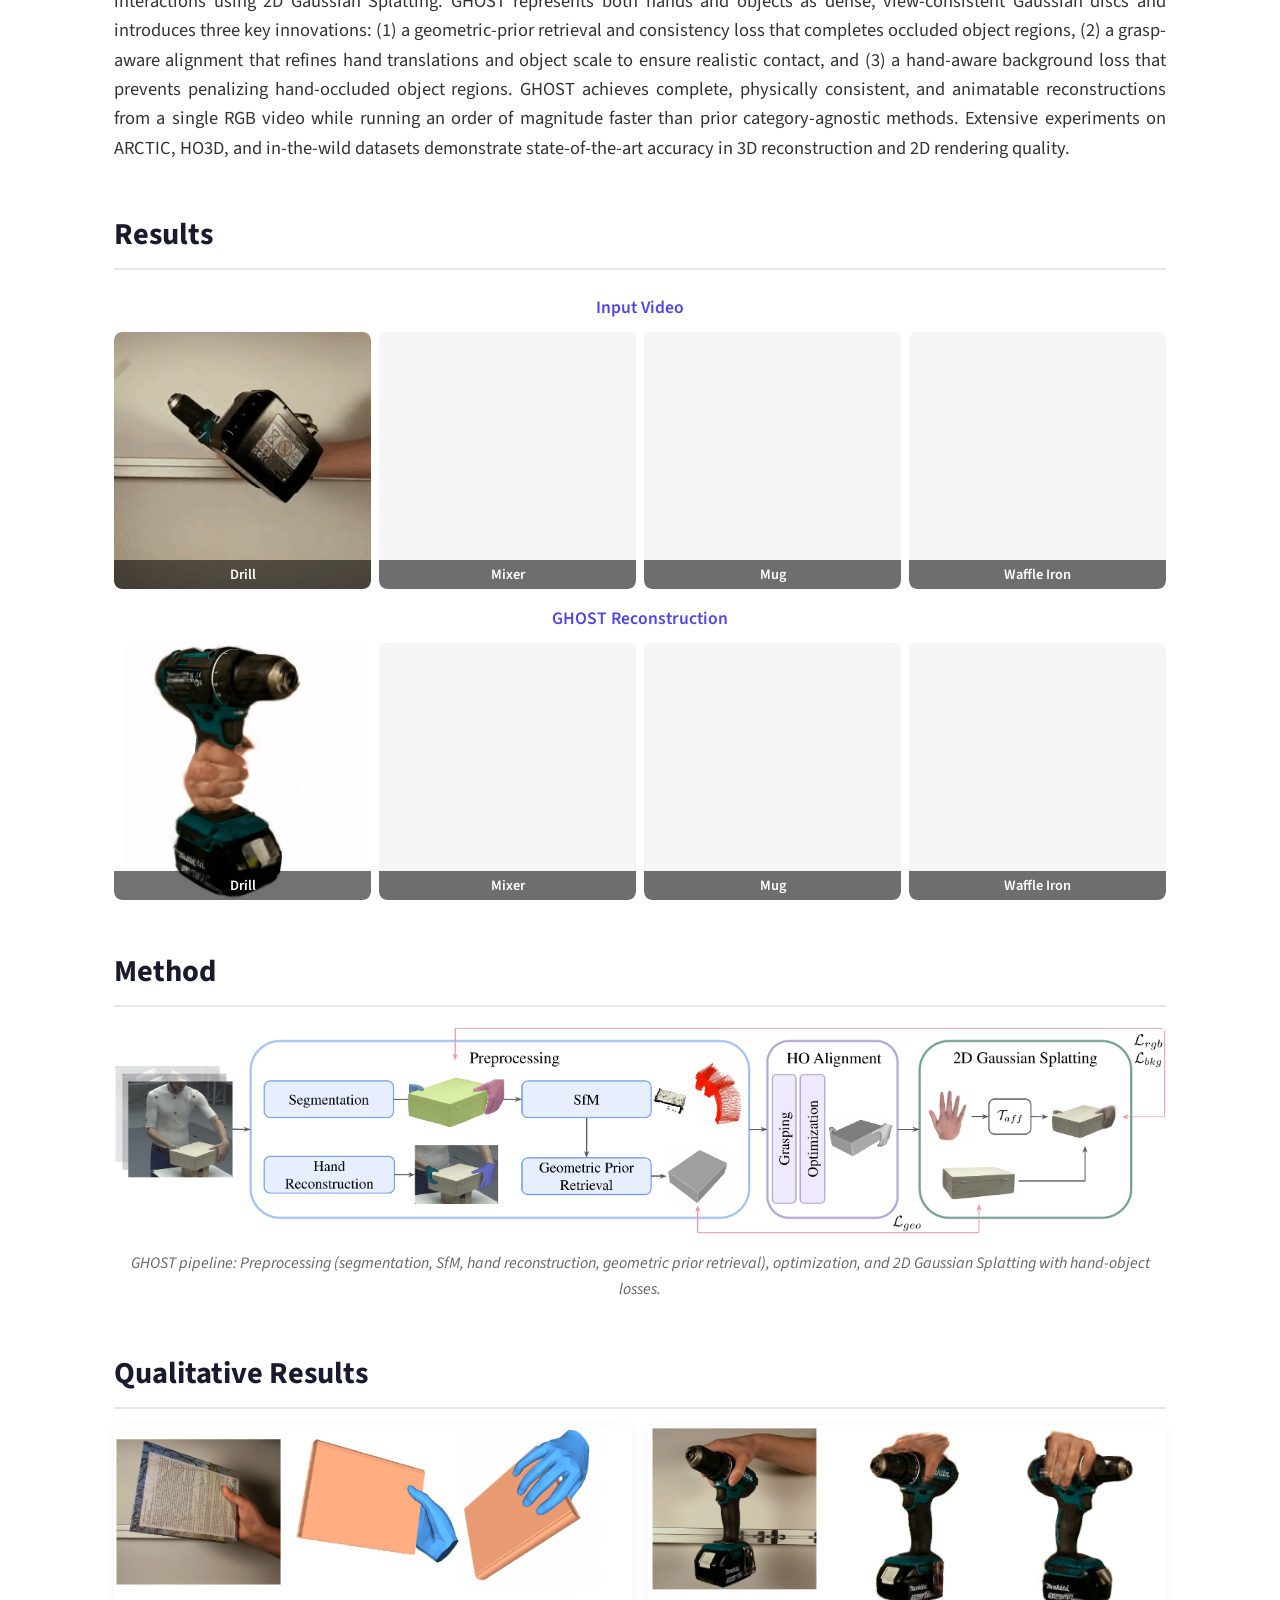
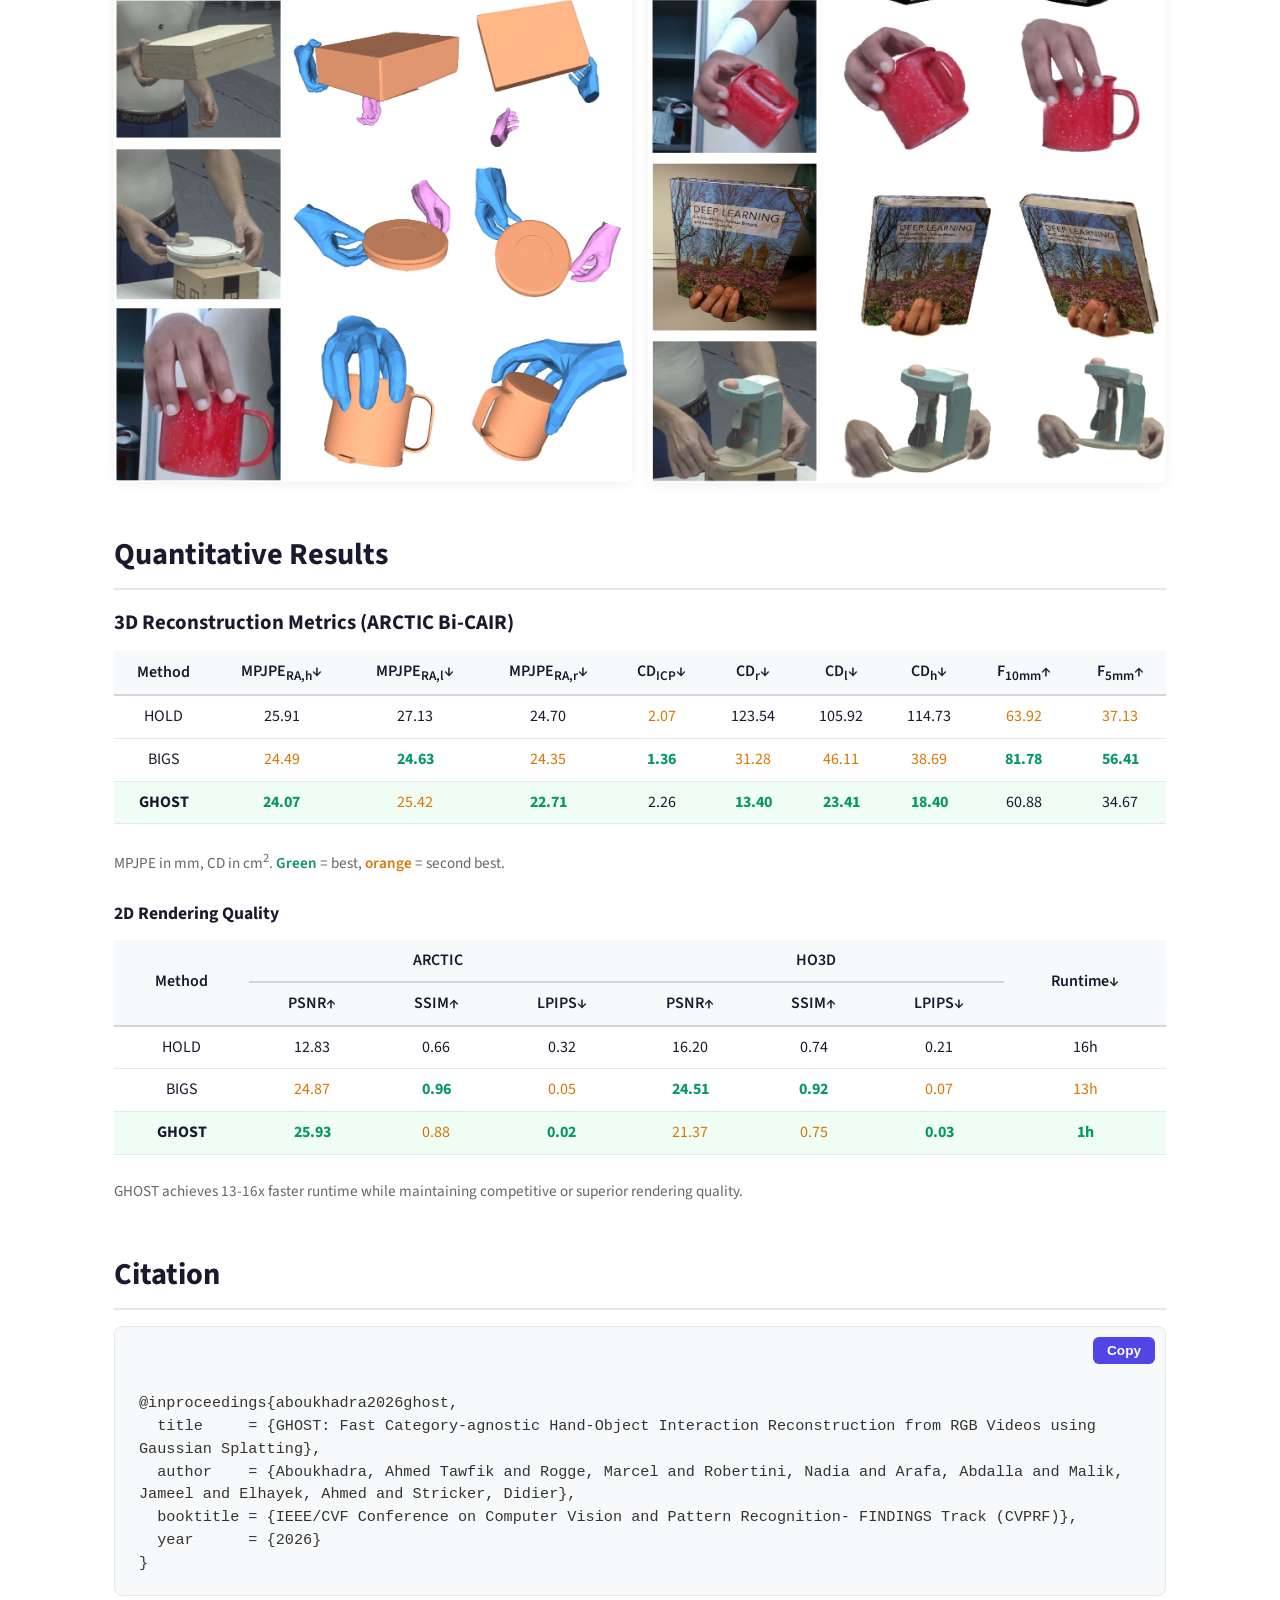
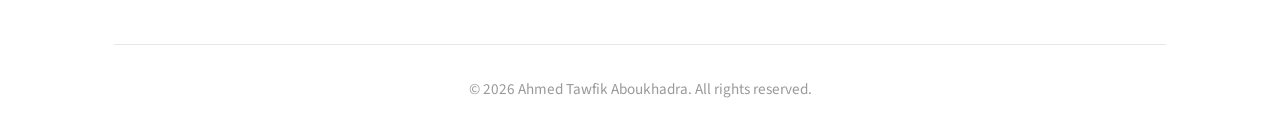
==== commit fda8bffd: "updating book title" ====
--- a/ghost/index.html
+++ b/ghost/index.html
@@ -616,7 +616,7 @@
 @inproceedings{aboukhadra2026ghost,
   title     = {GHOST: Fast Category-agnostic Hand-Object Interaction Reconstruction from RGB Videos using Gaussian Splatting},
   author    = {Aboukhadra, Ahmed Tawfik and Rogge, Marcel and Robertini, Nadia and Arafa, Abdalla and Malik, Jameel and Elhayek, Ahmed and Stricker, Didier},
-  booktitle = {Proceedings of the IEEE/CVF Conference on Computer Vision and Pattern Recognition (CVPR) Findings},
+  booktitle = {IEEE/CVF Conference on Computer Vision and Pattern Recognition- FINDINGS Track (CVPRF)},
   year      = {2026}
 }</div>
         </section>
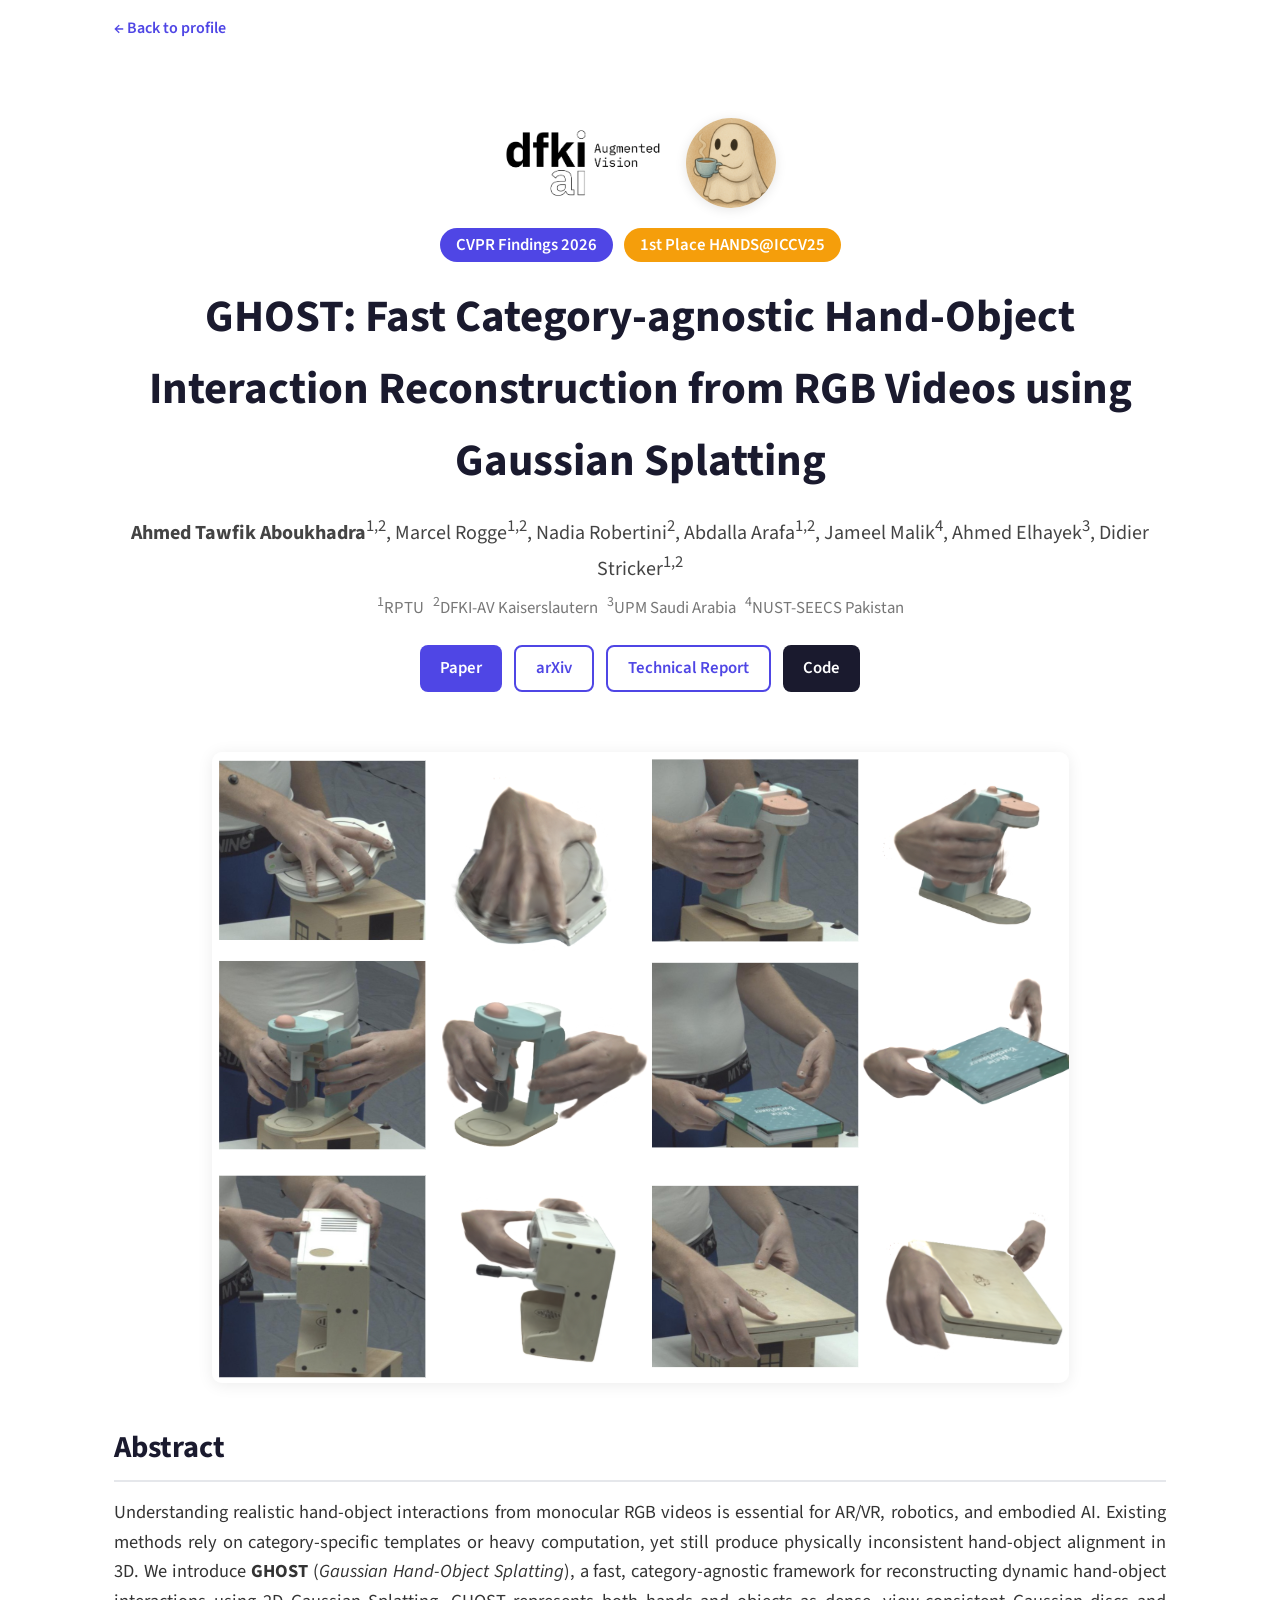
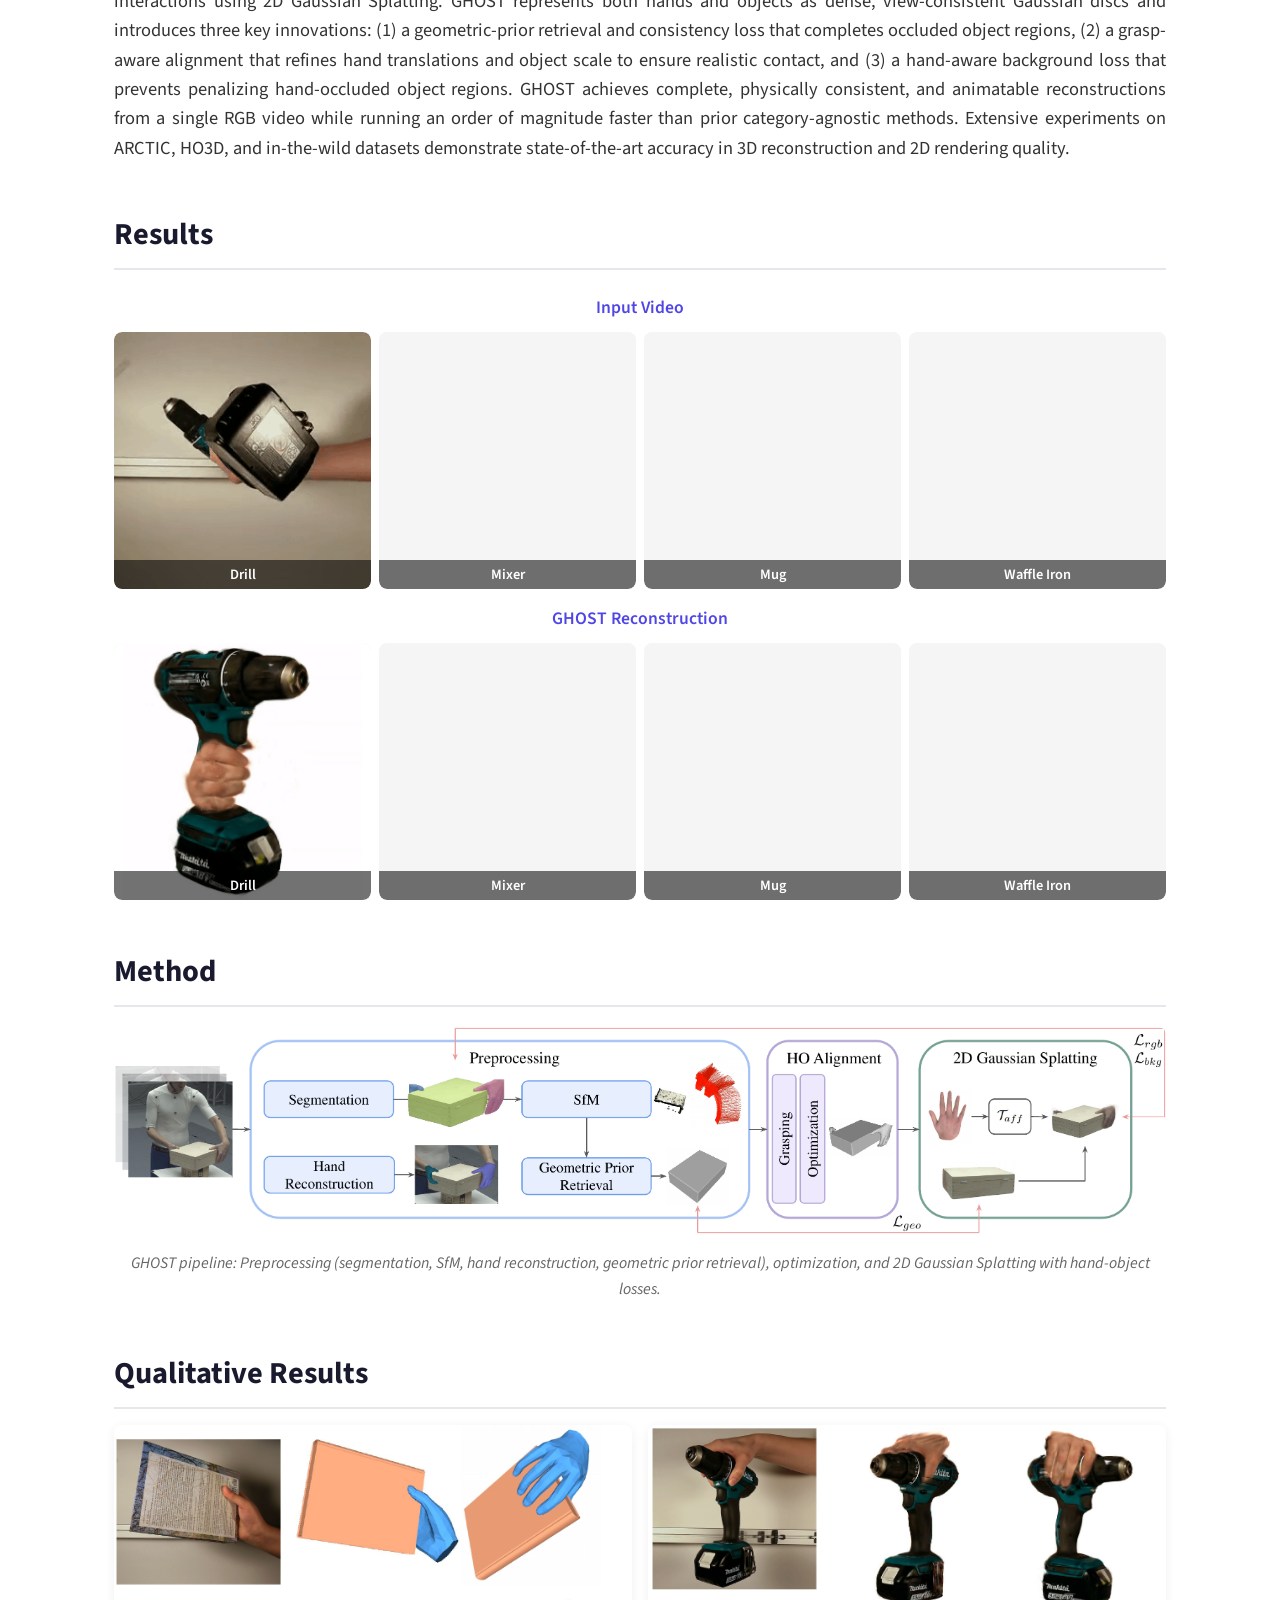
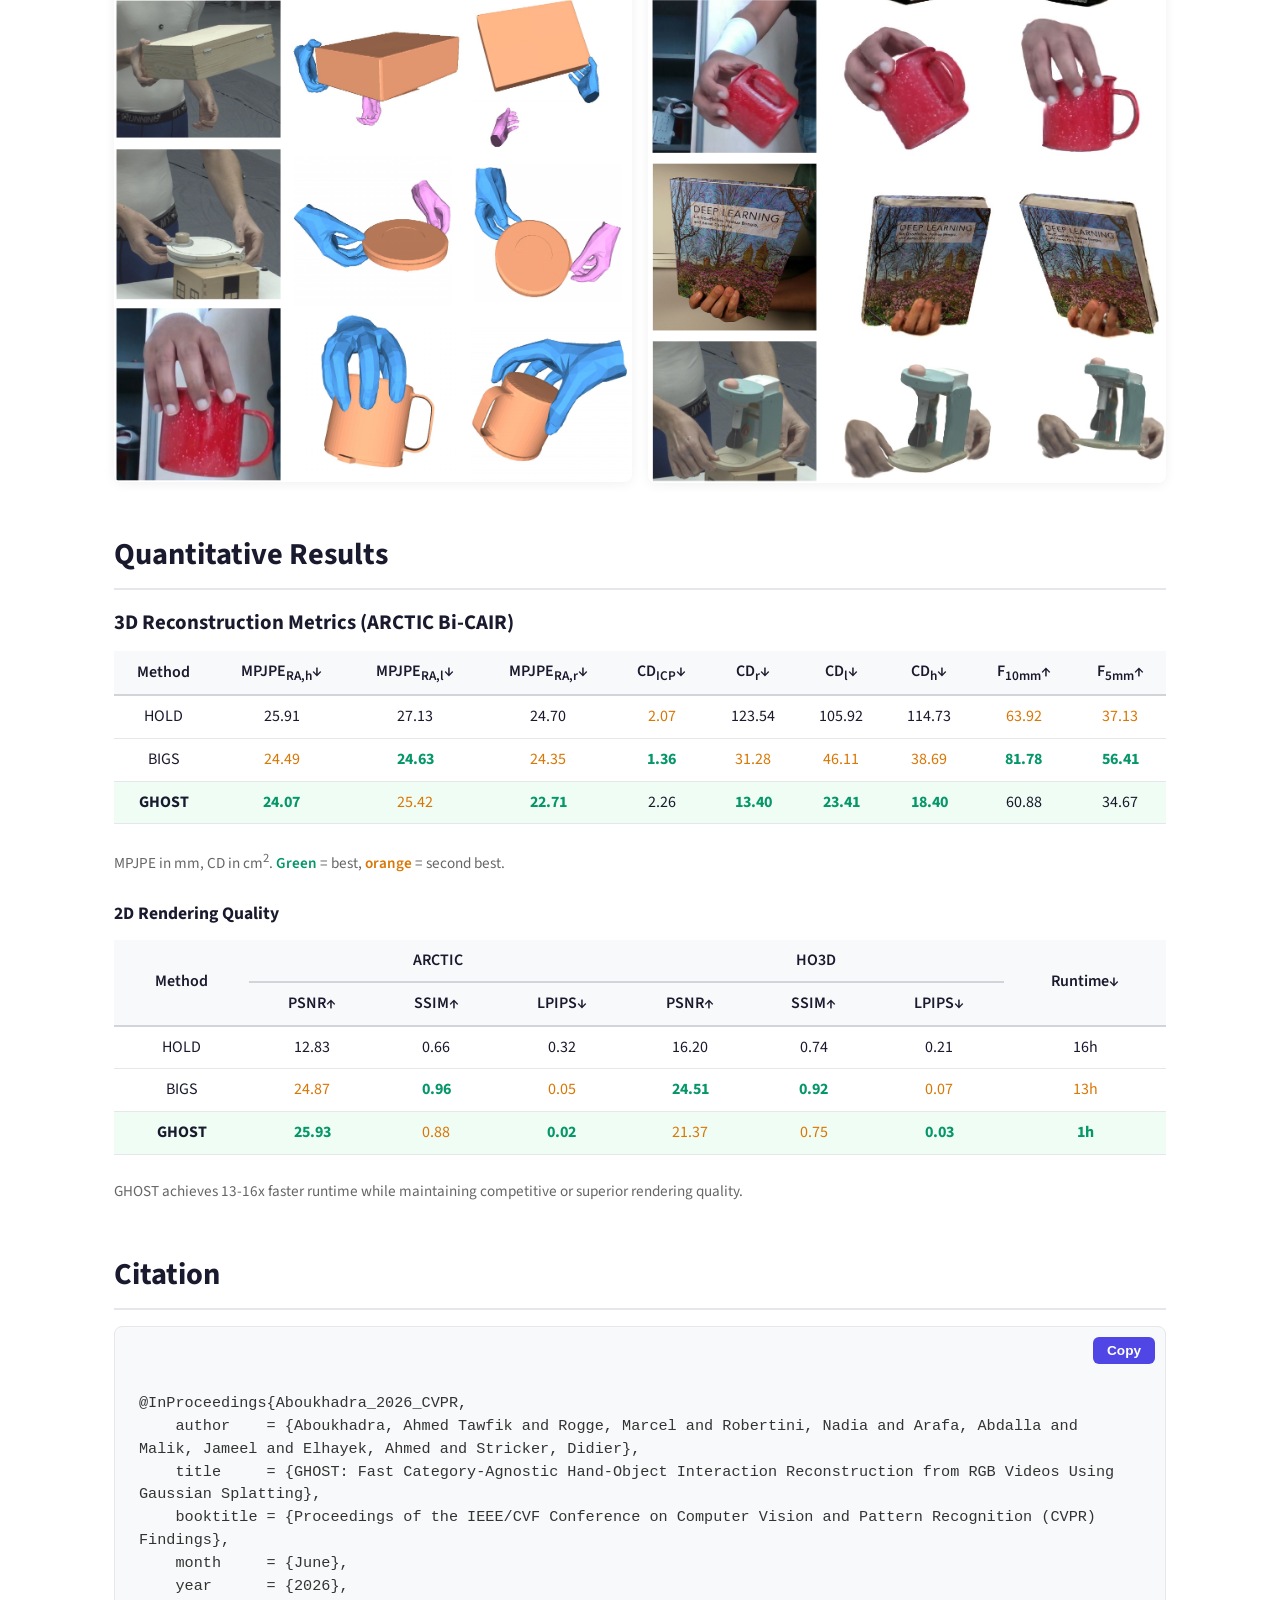
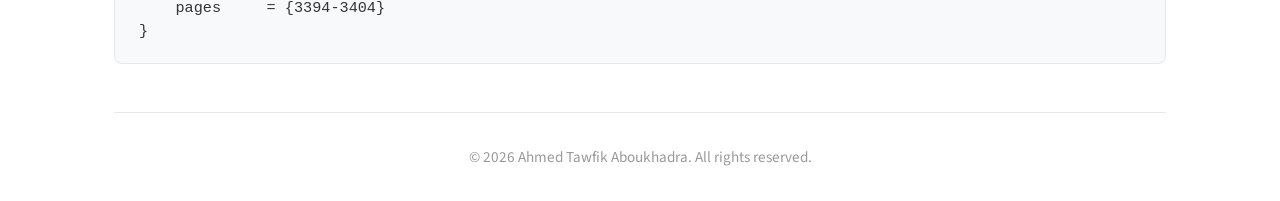
==== commit 80fe4560: "Add CVPR paper link and update GHOST citation" ====
--- a/ghost/index.html
+++ b/ghost/index.html
@@ -402,7 +402,8 @@
                 <sup>4</sup>NUST-SEECS Pakistan
             </p>
             <div class="paper-links">
-                <a class="btn-primary" href="https://arxiv.org/abs/2603.18912">Paper (arXiv)</a>
+                <a class="btn-primary" href="https://openaccess.thecvf.com/content/CVPR2026F/html/Aboukhadra_GHOST_Fast_Category-Agnostic_Hand-Object_Interaction_Reconstruction_from_RGB_Videos_Using_CVPRF_2026_paper.html">Paper</a>
+                <a class="btn-outline" href="https://arxiv.org/abs/2603.18912">arXiv</a>
                 <a class="btn-outline" href="https://hands-workshop.org/files/2025/DFKI-AV.pdf">Technical Report</a>
                 <a class="btn-dark" href="https://github.com/ATAboukhadra/GHOST">Code</a>
             </div>
@@ -613,11 +614,13 @@
             <h2>Citation</h2>
             <div class="citation-block" id="bibtex">
                 <button class="copy-btn" onclick="copyBibtex()">Copy</button>
-@inproceedings{aboukhadra2026ghost,
-  title     = {GHOST: Fast Category-agnostic Hand-Object Interaction Reconstruction from RGB Videos using Gaussian Splatting},
-  author    = {Aboukhadra, Ahmed Tawfik and Rogge, Marcel and Robertini, Nadia and Arafa, Abdalla and Malik, Jameel and Elhayek, Ahmed and Stricker, Didier},
-  booktitle = {IEEE/CVF Conference on Computer Vision and Pattern Recognition- FINDINGS Track (CVPRF)},
-  year      = {2026}
+@InProceedings{Aboukhadra_2026_CVPR,
+    author    = {Aboukhadra, Ahmed Tawfik and Rogge, Marcel and Robertini, Nadia and Arafa, Abdalla and Malik, Jameel and Elhayek, Ahmed and Stricker, Didier},
+    title     = {GHOST: Fast Category-Agnostic Hand-Object Interaction Reconstruction from RGB Videos Using Gaussian Splatting},
+    booktitle = {Proceedings of the IEEE/CVF Conference on Computer Vision and Pattern Recognition (CVPR) Findings},
+    month     = {June},
+    year      = {2026},
+    pages     = {3394-3404}
 }</div>
         </section>
 
